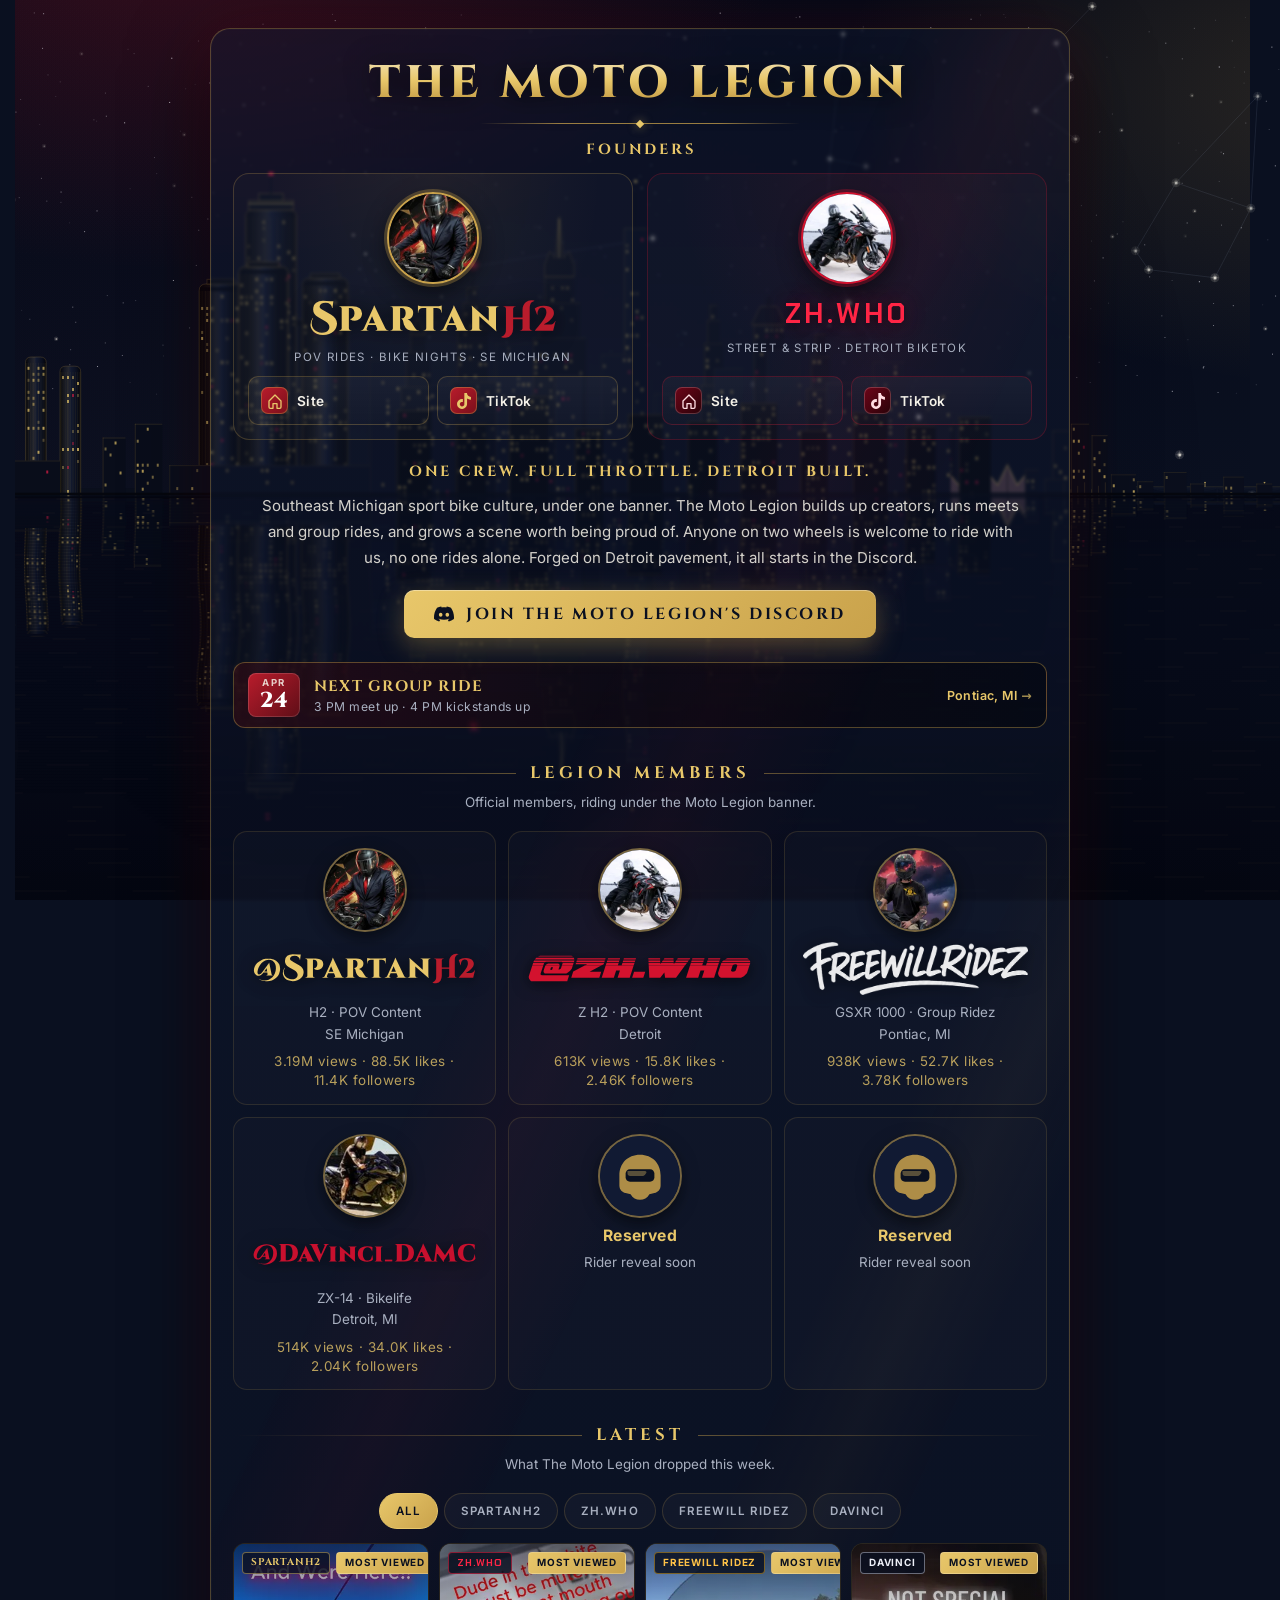
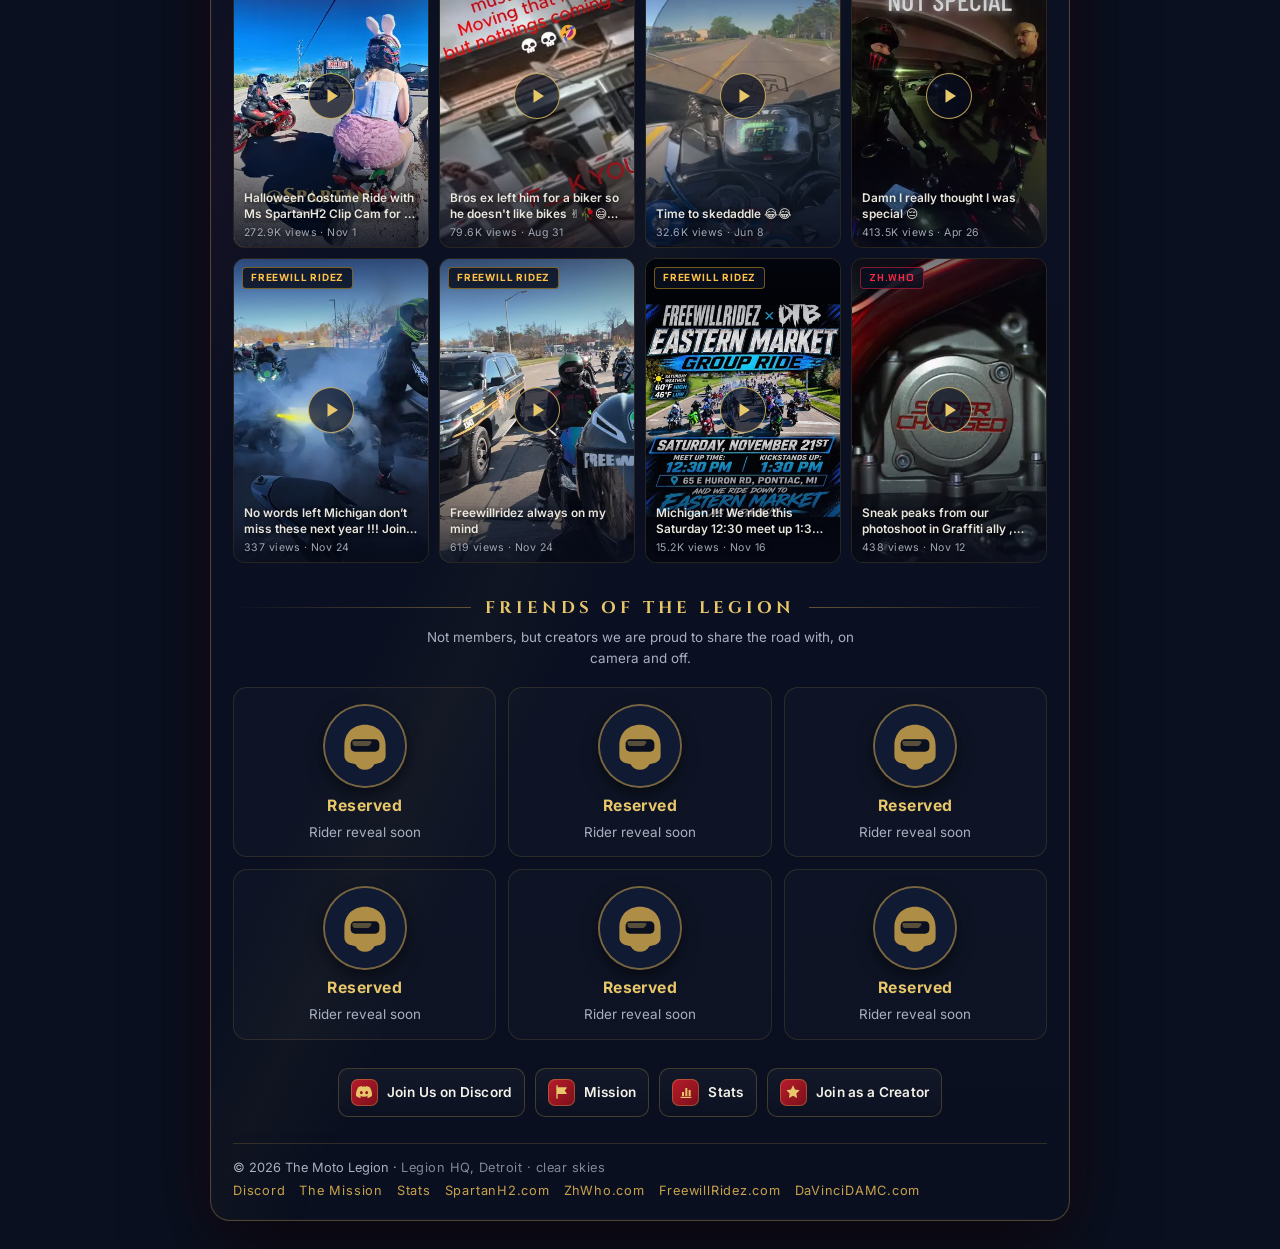
==== index.html @ 3fec9dc5 "Deploy VectaShield/Main-TheMotoLegion-Website 2026-11-26T22:35:17Z" ====
<!DOCTYPE html>
<html lang="en">
<head>
    <meta charset="UTF-8">
    <meta name="viewport" content="width=device-width, initial-scale=1.0">
    <title>The Moto Legion | SpartanH2 &amp; Zh.Who | Southeast Michigan Riders</title>
    <meta name="description" content="The Moto Legion is a southeast Michigan motorcycle crew: SpartanH2 and Zh.Who. Forged on Detroit pavement, built on group rides, bike nights and POV street content. The Discord is where the rides get planned.">
    <meta name="author" content="The Moto Legion">
    <meta name="robots" content="index, follow">
    <meta name="theme-color" content="#0a1020">
    <link rel="canonical" href="https://themotolegion.com/">

    <!-- Open Graph -->
    <meta property="og:title" content="The Moto Legion | SpartanH2 &amp; Zh.Who">
    <meta property="og:description" content="The Moto Legion is building up sport bike culture in Southeast Michigan. Anyone on two wheels is welcome to ride with us, no one rides alone. It all starts in the Discord.">
    <meta property="og:type" content="website">
    <meta property="og:url" content="https://themotolegion.com/">
    <meta property="og:site_name" content="The Moto Legion">
    <meta property="og:locale" content="en_US">
    <meta property="og:image" content="https://themotolegion.com/og-image.png?v=ca3e4670ad">
    <meta property="og:image:secure_url" content="https://themotolegion.com/og-image.png?v=ca3e4670ad">
    <meta property="og:image:type" content="image/png">
    <meta property="og:image:width" content="1200">
    <meta property="og:image:height" content="630">
    <meta property="og:image:alt" content="The gold Moto Legion sword crest over the wordmarks of SpartanH2, Zh.Who, Freewill Ridez and DaVinci">

    <!-- Twitter Card -->
    <meta name="twitter:card" content="summary_large_image">
    <meta name="twitter:title" content="The Moto Legion | SpartanH2 &amp; Zh.Who">
    <meta name="twitter:description" content="The Moto Legion is building up sport bike culture in Southeast Michigan. Anyone on two wheels is welcome to ride with us, no one rides alone. It all starts in the Discord.">
    <meta name="twitter:image" content="https://themotolegion.com/og-image.png?v=ca3e4670ad">
    <meta name="twitter:image:alt" content="The Moto Legion crest and its five creators">

    <link rel="stylesheet" href="styles.css?v=cef2df5283">
    <link rel="icon" href="/favicon.ico" sizes="48x48 32x32 16x16">
    <link rel="icon" type="image/svg+xml" href="favicon.svg">
    <link rel="icon" type="image/png" href="favicon-64.png">
    <link rel="preload" href="/fonts/cinzel-latin.woff2" as="font" type="font/woff2" crossorigin>
    <link rel="preload" href="/fonts/inter-latin.woff2" as="font" type="font/woff2" crossorigin>
    <link rel="preload" href="/fonts/chakra-petch-700-latin.woff2" as="font" type="font/woff2" crossorigin>

    <!-- Structured data: the Legion as an Organization with both creators
         as members, consolidated into one @graph. -->
    <script type="application/ld+json">
    {
      "@context": "https://schema.org",
      "@graph": [
        {
          "@type": "Organization",
          "@id": "https://themotolegion.com/#org",
          "name": "The Moto Legion",
          "url": "https://themotolegion.com/",
          "logo": "https://themotolegion.com/og-image.png?v=ca3e4670ad",
          "description": "The Moto Legion is a southeast Michigan motorcycle creator crew: SpartanH2 and Zh.Who. Group rides, bike nights, POV street content, and a shared rider Discord.",
          "areaServed": {
            "@type": "Place",
            "address": { "@type": "PostalAddress", "addressRegion": "MI", "addressLocality": "Southeast Michigan", "addressCountry": "US" }
          },
          "member": [
            { "@id": "https://themotolegion.com/#spartanh2" },
            { "@id": "https://themotolegion.com/#zhwho" }
          ],
          "sameAs": [ "https://discord.gg/fz67hjDnPW" ]
        },
        {
          "@type": "Person",
          "@id": "https://themotolegion.com/#spartanh2",
          "name": "SpartanH2",
          "alternateName": ["Spartan H2", "spartan.h2"],
          "url": "https://spartanh2.com/",
          "jobTitle": "Motorcycle Content Creator",
          "description": "Southeast Michigan motorcycle content creator. POV rides, group rides, bike nights, rider culture.",
          "memberOf": { "@id": "https://themotolegion.com/#org" },
          "sameAs": [
            "https://spartanh2.com/",
            "https://www.tiktok.com/@spartan.h2",
            "https://www.instagram.com/SpartanH2/",
            "https://www.youtube.com/@SpartanH2"
          ]
        },
        {
          "@type": "Person",
          "@id": "https://themotolegion.com/#zhwho",
          "name": "Zh.Who",
          "alternateName": ["zh.who", "ZH.WHO"],
          "url": "https://zhwho.com/",
          "jobTitle": "Motorcycle Content Creator",
          "description": "Detroit biketok creator. Street and strip, drag racing, 2022 Kawasaki Z H2.",
          "memberOf": { "@id": "https://themotolegion.com/#org" },
          "sameAs": [
            "https://zhwho.com/",
            "https://www.tiktok.com/@zh.who",
            "https://www.instagram.com/zh.who/",
            "https://www.youtube.com/@zhwho"
          ]
        },
        {
          "@type": "WebSite",
          "@id": "https://themotolegion.com/#website",
          "name": "The Moto Legion",
          "url": "https://themotolegion.com/",
          "inLanguage": "en-US",
          "publisher": { "@id": "https://themotolegion.com/#org" }
        }
      ]
    }
    </script>
</head>
<body>
    <main class="card">
        <!-- Legion masthead -->
        <header class="legion-head">
            <h1 class="legion-title">The Moto Legion</h1>
            <hr class="legion-rule" aria-hidden="true">
        </header>

        <!-- A) Creator tiles -->
        <p class="founders-kicker">Founders</p>
        <section class="tiles" aria-label="The Moto Legion founders">
            <article class="tile tile-spartanh2">
                <img src="spartanh2-avatar-220.webp" alt="SpartanH2, motorcycle content creator based in southeast Michigan" class="tile-avatar" width="92" height="92" fetchpriority="high">
                <h2 class="tile-name"><img src="SpartanH2-wordmark.svg" alt="SpartanH2" class="tile-wordmark" width="1188" height="200"></h2>
                <p class="tile-role">POV Rides · Bike Nights · SE Michigan</p>
                <div class="tile-links">
                    <a class="link-btn" href="https://spartanh2.com" target="_blank" rel="noopener" aria-label="SpartanH2 website">
                        <span class="icon"><svg class="icon-svg" aria-hidden="true"><use href="icons.svg?v=60c546d971#i-home"/></svg></span><span class="label">Site</span>
                    </a>
                    <a class="link-btn" href="https://www.tiktok.com/@spartan.h2" target="_blank" rel="noopener" aria-label="SpartanH2 on TikTok">
                        <span class="icon"><svg class="icon-svg" aria-hidden="true"><use href="icons.svg?v=60c546d971#i-tiktok"/></svg></span><span class="label">TikTok</span>
                    </a>
                </div>
            </article>

            <article class="tile tile-zhwho">
                <img src="zh-who-220.webp" alt="Zh.Who, Detroit motorcycle content creator" class="tile-avatar" width="92" height="92" fetchpriority="high">
                <h2 class="tile-name"><span class="tile-name-text">ZH.WHO</span></h2>
                <p class="tile-role">Street &amp; Strip · Detroit Biketok</p>
                <div class="tile-links">
                    <a class="link-btn" href="https://zhwho.com" target="_blank" rel="noopener" aria-label="Zh.Who website">
                        <span class="icon"><svg class="icon-svg" aria-hidden="true"><use href="icons.svg?v=60c546d971#i-home"/></svg></span><span class="label">Site</span>
                    </a>
                    <a class="link-btn" href="https://www.tiktok.com/@zh.who" target="_blank" rel="noopener" aria-label="Zh.Who on TikTok">
                        <span class="icon"><svg class="icon-svg" aria-hidden="true"><use href="icons.svg?v=60c546d971#i-tiktok"/></svg></span><span class="label">TikTok</span>
                    </a>
                </div>
            </article>
        </section>

        <!-- Legion identity -->
        <section class="legion" aria-label="About The Moto Legion">
            <p class="legion-tagline"><span>One crew.</span> <span>Full throttle.</span> <span>Detroit built.</span></p>
            <p class="legion-blurb">Southeast Michigan sport bike culture, under one banner. The Moto Legion builds up creators, runs meets and group rides, and grows a scene worth being proud of. Anyone on two wheels is welcome to ride with us, no one rides alone. Forged on Detroit pavement, it all starts in the Discord.</p>
            <a class="discord-cta" href="https://discord.gg/fz67hjDnPW" target="_blank" rel="noopener" aria-label="Join The Moto Legion's Discord server">
                <svg class="icon-svg" aria-hidden="true"><use href="icons.svg?v=60c546d971#i-discord"/></svg><span>Join The Moto Legion's Discord</span>
            </a>
            <p class="next-ride" id="next-ride" hidden></p>
        </section>

        <!-- Event strip: rendered by legion.js from events.json, the shared
             calendar for the whole formation (see its _howto). Tiles auto-hide
             the day after their date; nothing here is hand-edited anymore. -->
        <div id="event-strip"></div>

        <!-- C) Legion Members (hidden until shoutouts.json sets enabled:true) -->
        <section id="shoutouts-members" aria-label="Legion members" hidden>
            <h2 class="section-title">Legion Members</h2>
            <p class="section-intro">Official members, riding under the Moto Legion banner.</p>
            <div class="shoutout-grid" id="member-grid"></div>
        </section>

        <!-- D) Latest -->
        <section aria-label="Latest videos">
            <h2 class="section-title">Latest</h2>
            <p class="section-intro">What The Moto Legion dropped this week.</p>
            <div class="feed-filter" id="feed-filter" role="group" aria-label="Filter videos by creator">
                <button type="button" data-filter="all" aria-pressed="true">All</button>
                <button type="button" data-filter="spartanh2" aria-pressed="false">SpartanH2</button>
                <button type="button" data-filter="zhwho" aria-pressed="false">Zh.Who</button>
                <button type="button" data-filter="freewillridez" aria-pressed="false">Freewill Ridez</button>
                <button type="button" data-filter="davinci" aria-pressed="false">DaVinci</button>
            </div>
            <div class="sr-only" id="feed-status" role="status" aria-live="polite"></div>
            <div class="video-grid" id="video-grid"></div>
            <noscript>
                <p class="feed-fallback">The feed needs JavaScript. Catch everything direct:
                    <a href="https://www.tiktok.com/@spartan.h2" rel="noopener">@spartan.h2</a> ·
                    <a href="https://www.tiktok.com/@zh.who" rel="noopener">@zh.who</a>
                </p>
            </noscript>
        </section>

        <section id="shoutouts-friends" aria-label="Friends of the Legion" hidden>
            <h2 class="section-title">Friends of the Legion</h2>
            <p class="section-intro">Not members, but creators we are proud to share the road with, on camera and off.</p>
            <div class="shoutout-grid" id="friend-grid"></div>
        </section>

        <!-- E) Page actions: the four doors, in Anthony's order -->
        <section class="page-actions" aria-label="Explore The Moto Legion">
            <a class="link-btn" href="https://discord.gg/fz67hjDnPW" target="_blank" rel="noopener" aria-label="Join The Moto Legion's Discord server">
                <span class="icon"><svg class="icon-svg" aria-hidden="true"><use href="icons.svg?v=60c546d971#i-discord"/></svg></span><span class="label">Join Us on Discord</span>
            </a>
            <a class="link-btn" href="/mission" aria-label="Read The Moto Legion's mission">
                <span class="icon"><svg class="icon-svg" aria-hidden="true"><use href="icons.svg?v=60c546d971#i-flag"/></svg></span><span class="label">Mission</span>
            </a>
            <a class="link-btn" href="/stats" aria-label="The Moto Legion's stats">
                <span class="icon"><svg class="icon-svg" aria-hidden="true"><use href="icons.svg?v=60c546d971#i-chart"/></svg></span><span class="label">Stats</span>
            </a>
            <a class="link-btn" href="/join" aria-label="Join The Moto Legion as a creator">
                <span class="icon"><svg class="icon-svg" aria-hidden="true"><use href="icons.svg?v=60c546d971#i-star"/></svg></span><span class="label">Join as a Creator</span>
            </a>
        </section>

        <!-- E) Footer -->
        <footer class="footer">
            <span>© <span id="year">2026</span> The Moto Legion · <span class="wx-line" id="wx-line"></span></span>
            <span class="footer-links">
                <a href="https://discord.gg/fz67hjDnPW" rel="noopener">Discord</a>
                <a href="/mission">The Mission</a>
                <a href="/stats">Stats</a>
                <a href="https://spartanh2.com" rel="noopener">SpartanH2.com</a>
                <a href="https://zhwho.com" rel="noopener">ZhWho.com</a>
                <a href="https://freewillridez.com" rel="noopener">FreewillRidez.com</a>
                <a href="https://davincidamc.com" rel="noopener">DaVinciDAMC.com</a>
            </span>
        </footer>
    </main>


    <script src="legion.js?v=070635a32b" defer></script>
    <script src="storm.js?v=66386c41e8" defer></script>
</body>
</html>
---- styles.css ----
@font-face{font-family:Cinzel;font-style:normal;font-weight:400 900;font-display:swap;src:url(fonts/cinzel-latin.woff2) format("woff2");unicode-range:U+0000-00FF,U+0131,U+0152-0153,U+02BB-02BC,U+02C6,U+02DA,U+02DC,U+0304,U+0308,U+0329,U+2000-206F,U+20AC,U+2122,U+2191,U+2193,U+2212,U+2215,U+FEFF,U+FFFD}@font-face{font-family:Inter;font-style:normal;font-weight:100 900;font-display:swap;src:url(fonts/inter-latin.woff2) format("woff2");unicode-range:U+0000-00FF,U+0131,U+0152-0153,U+02BB-02BC,U+02C6,U+02DA,U+02DC,U+0304,U+0308,U+0329,U+2000-206F,U+20AC,U+2122,U+2191,U+2193,U+2212,U+2215,U+FEFF,U+FFFD}@font-face{font-family:Chakra Petch;font-style:normal;font-weight:700;font-display:swap;src:url(fonts/chakra-petch-700-latin.woff2) format("woff2");unicode-range:U+0000-00FF,U+0131,U+0152-0153,U+02BB-02BC,U+02C6,U+02DA,U+02DC,U+0304,U+0308,U+0329,U+2000-206F,U+20AC,U+2122,U+2191,U+2193,U+2212,U+2215,U+FEFF,U+FFFD}@view-transition{navigation: auto;}::view-transition-old(root),::view-transition-new(root){animation-duration:.16s}@media (prefers-reduced-motion: reduce){::view-transition-old(root),::view-transition-new(root){animation:none}}:root{--navy: #0a1020;--navy-2: #111a33;--crimson: #b91c2c;--crimson-glow: #e11d48;--gold: #c9a24b;--gold-bright: #e8c76a;--fwr-gold: #e0a521;--fwr-gold-hot: #ffc247;--zh-crimson: #d3122e;--zh-crimson-hot: #ff2545;--zh-crimson-deep: #6d0518;--davinci-silver: #c4c7d6;--davinci-silver-hot: #eef0f8;--ink: #f4f1e8;--muted: #a9b0c0}*{box-sizing:border-box;margin:0;padding:0}a:focus-visible,button:focus-visible{outline:2px solid var(--gold-bright);outline-offset:2px;border-radius:4px}.sr-only{position:absolute;width:1px;height:1px;padding:0;margin:-1px;overflow:hidden;clip-path:inset(50%);white-space:nowrap;border:0}html{scrollbar-gutter:stable both-edges}html,body{min-height:100%;font-family:Inter,system-ui,-apple-system,Segoe UI,Roboto,sans-serif;color:var(--ink);background:var(--navy)}body{min-height:100vh;background:radial-gradient(1000px 600px at 15% -10%,rgba(185,28,44,.28),transparent 60%),radial-gradient(900px 500px at 110% 10%,rgba(201,162,75,.18),transparent 60%),radial-gradient(700px 500px at 50% 120%,rgba(185,28,44,.2),transparent 60%),linear-gradient(180deg,#060a18,#0a1020 55%,#060a18);background-attachment:fixed;background-repeat:no-repeat;background-size:cover;display:flex;flex-direction:column;align-items:center;padding:28px 14px}.card{width:100%;max-width:860px;background:linear-gradient(180deg,#111a336b,#0a102075);border:1px solid rgba(201,162,75,.35);border-radius:20px;padding:26px 22px 22px;box-shadow:0 30px 80px #0009,0 0 0 1px #ffffff05 inset,0 0 60px #b91c2c26;backdrop-filter:blur(1.5px);position:relative;overflow:hidden}.card:before{content:"";position:absolute;inset:0;opacity:.45;background:linear-gradient(115deg,transparent 55%,rgba(201,162,75,.08) 60%,transparent 65%),linear-gradient(295deg,transparent 55%,rgba(185,28,44,.12) 62%,transparent 68%);pointer-events:none}.founders-kicker{font-family:Cinzel,serif;font-weight:700;font-size:clamp(.78rem,2.6vw,.92rem);letter-spacing:.2em;text-transform:uppercase;text-align:center;text-indent:.2em;color:var(--gold-bright);margin:-4px auto 14px;position:relative;z-index:1}.tiles{display:grid;grid-template-columns:1fr 1fr;gap:14px;position:relative;z-index:1}.tile{--accent: var(--gold);--accent-bright: var(--gold-bright);display:flex;flex-direction:column;align-items:center;padding:18px 14px 14px;background:radial-gradient(ellipse at top,color-mix(in srgb,var(--accent) 7%,transparent) 0%,transparent 60%),#ffffff05;border:1px solid color-mix(in srgb,var(--accent) 25%,transparent);border-radius:16px;transition:border-color .2s ease,box-shadow .2s ease}.tile:hover{border-color:color-mix(in srgb,var(--accent) 45%,transparent);box-shadow:0 0 30px -14px color-mix(in srgb,var(--accent) 50%,transparent)}.tile-zhwho{--accent: var(--zh-crimson);--accent-bright: var(--zh-crimson-hot)}.tile-avatar{width:92px;height:92px;border-radius:50%;object-fit:cover;border:2px solid var(--accent);box-shadow:0 0 0 3px color-mix(in srgb,var(--accent) 30%,transparent),0 8px 22px #0000008c;margin-bottom:12px}.tile-name{line-height:0;margin:2px 0 4px}.tile-wordmark{display:block;margin:0 auto;width:min(100%,250px);height:auto;filter:drop-shadow(0 2px 10px rgba(0,0,0,.7))}.tile-name-text{font-family:Chakra Petch,Inter,sans-serif;font-weight:700;font-size:clamp(1.2rem,4.4vw,1.7rem);letter-spacing:.14em;line-height:1.2;color:var(--accent-bright);text-shadow:0 2px 12px rgba(0,0,0,.7),0 0 24px color-mix(in srgb,var(--accent-bright) 30%,transparent);text-align:center}.tile-role{color:var(--muted);font-size:.72rem;letter-spacing:.12em;text-transform:uppercase;text-align:center;margin:6px 0 12px}.tile-links{display:grid;grid-template-columns:1fr 1fr;gap:8px;width:100%;margin-top:auto}.link-btn{display:flex;align-items:center;gap:9px;padding:10px 12px;background:linear-gradient(180deg,#ffffff0a,#ffffff03);border:1px solid color-mix(in srgb,var(--accent, var(--gold)) 28%,transparent);border-radius:10px;color:var(--ink);text-decoration:none;font-weight:600;font-size:.85rem;letter-spacing:.02em;transition:transform .15s ease,border-color .2s ease,background .2s ease,box-shadow .2s ease}.link-btn:hover{transform:translateY(-2px);border-color:var(--accent-bright, var(--gold-bright));background:linear-gradient(180deg,color-mix(in srgb,var(--accent, var(--gold)) 16%,transparent),color-mix(in srgb,var(--accent, var(--gold)) 4%,transparent));box-shadow:0 8px 24px color-mix(in srgb,var(--accent, var(--gold)) 24%,transparent)}.link-btn .icon{display:inline-flex;align-items:center;justify-content:center;width:27px;height:27px;background:linear-gradient(135deg,var(--crimson),#7a0f1a);color:var(--gold-bright);border-radius:7px;flex-shrink:0;box-shadow:inset 0 0 0 1px #c9a24b66}.tile-zhwho .link-btn .icon{background:linear-gradient(135deg,var(--zh-crimson-deep),#2a0209);color:#ffdde2;box-shadow:inset 0 0 0 1px #ffdde238}.icon-svg{width:16px;height:16px;fill:currentColor;display:block}.stats-chip[hidden]{display:none!important}.stats-chip{margin:18px auto 0;position:relative;z-index:1;display:flex;flex-direction:column;align-items:center;gap:2px;padding:10px 16px;width:max-content;max-width:100%;background:#0a1020b8;border:1px solid rgba(201,162,75,.3);border-radius:10px;font-size:.68rem;color:var(--muted);letter-spacing:.04em;text-align:center;cursor:default}.stats-chip .stat-total{font-family:Cinzel,serif;font-weight:700;font-size:.95rem;color:var(--gold-bright);letter-spacing:.06em;line-height:1.2}.stats-chip .stat-label{text-transform:uppercase;letter-spacing:.14em;font-size:.56rem;color:#e8c76a99}.stats-chip .stat-sub{margin-top:3px;font-size:.66rem;color:var(--muted);letter-spacing:.05em}.stats-chip .stat-sub b{color:#e8c76ad9;font-weight:600}.stats-chip .stat-rows{display:flex;flex-direction:column;align-items:center;gap:1px;margin-top:4px}.stats-chip .stat-row{white-space:nowrap}.stats-chip .stat-row b{color:var(--ink);font-weight:600}@media (max-width: 639px){.stats-chip{font-size:.63rem;padding:8px 12px}.stats-chip .stat-row{white-space:normal}}.legion-head{text-align:center;margin:2px auto 20px;position:relative;z-index:1}.legion{text-align:center;margin:22px auto 4px;max-width:760px;position:relative;z-index:1}.legion-title{font-family:Cinzel,serif;font-weight:800;font-size:clamp(1.6rem,6.6vw,2.85rem);letter-spacing:.1em;text-transform:uppercase;line-height:1.15;background:linear-gradient(180deg,#f4e4b8 0%,var(--gold-bright) 45%,var(--gold) 80%);-webkit-background-clip:text;background-clip:text;color:transparent;filter:drop-shadow(0 2px 14px rgba(0,0,0,.8))}.legion-rule{position:relative;width:min(320px,78%);height:1px;border:0;margin:14px auto 0;background:linear-gradient(90deg,transparent,rgba(201,162,75,.75) 25%,rgba(201,162,75,.75) 75%,transparent);overflow:visible}.legion-rule:after{content:"";position:absolute;top:50%;left:50%;width:6px;height:6px;background:var(--gold-bright);transform:translate(-50%,-50%) rotate(45deg);box-shadow:0 0 10px #e8c76a8c}.legion-tagline{font-family:Cinzel,serif;font-weight:700;color:var(--gold-bright);font-size:clamp(.78rem,2.6vw,.92rem);letter-spacing:.2em;text-transform:uppercase;margin-bottom:12px}.legion-tagline span{white-space:nowrap}.legion-blurb{color:#f4f1e8db;font-size:.94rem;line-height:1.7;margin-bottom:20px}.discord-cta{display:inline-flex;align-items:center;gap:12px;padding:13px 30px;border-radius:10px;font-family:Cinzel,serif;font-weight:700;font-size:1rem;text-transform:uppercase;letter-spacing:.16em;text-decoration:none;color:var(--navy);background:linear-gradient(135deg,var(--gold-bright),var(--gold));box-shadow:0 8px 26px #c9a24b59,inset 0 1px #ffffff59;transition:transform .15s ease,box-shadow .2s ease,filter .15s ease}.discord-cta:hover{transform:translateY(-2px);filter:brightness(1.06);box-shadow:0 12px 34px #c9a24b80}.discord-cta .icon-svg{width:20px;height:20px}.next-ride{margin-top:14px;color:var(--gold-bright);font-size:.84rem;letter-spacing:.04em}.wx-line{color:#a9b0c0bf;letter-spacing:.04em}.event-tile{display:flex;align-items:center;gap:14px;margin-top:24px;padding:10px 14px;border:1px solid rgba(201,162,75,.4);border-radius:12px;background:linear-gradient(90deg,rgba(185,28,44,.16),rgba(185,28,44,.04) 45%,transparent),#00000059;color:var(--ink);text-decoration:none;position:relative;z-index:1;transition:transform .15s ease,border-color .2s ease,box-shadow .2s ease}.event-tile:hover{transform:translateY(-2px);border-color:var(--gold-bright);box-shadow:0 8px 24px #b91c2c4d}.event-tile:focus-visible{outline:2px solid var(--gold-bright);outline-offset:2px}.event-date{display:flex;flex-direction:column;align-items:center;justify-content:center;flex-shrink:0;width:52px;padding:5px 0 6px;border-radius:8px;background:linear-gradient(135deg,var(--crimson),#5f0e17);box-shadow:inset 0 0 0 1px #ffffff24;line-height:1}.event-mon{font-size:.6rem;font-weight:700;letter-spacing:.18em;text-transform:uppercase;color:#f4f1e8d9}.event-day{font-family:Cinzel,serif;font-weight:800;font-size:1.35rem;margin-top:2px;color:#fff}.event-info{min-width:0;display:flex;flex-direction:column;gap:2px;text-align:left}.event-name{font-family:Cinzel,serif;font-weight:700;font-size:.95rem;letter-spacing:.08em;text-transform:uppercase;color:var(--gold-bright)}.event-times{font-size:.76rem;color:var(--muted);letter-spacing:.04em}.event-where{margin-left:auto;text-align:right;font-size:.78rem;font-weight:600;color:var(--gold-bright);letter-spacing:.03em;white-space:nowrap}.event-tile+.event-tile{margin-top:10px}.event-arrow{opacity:.7}.event-tile:hover .event-arrow{opacity:1}@media (max-width: 560px){.event-tile{flex-wrap:wrap;row-gap:6px}.event-where{margin-left:66px}}.wx-line:empty:before{content:"Southeast Michigan"}@media (min-width: 640px){.section-title{white-space:nowrap}}.section-title{display:flex;align-items:center;gap:14px;font-family:Cinzel,serif;font-weight:700;font-size:clamp(.86rem,2.8vw,1.05rem);letter-spacing:.24em;color:var(--gold-bright);text-transform:uppercase;text-align:center;margin:34px 0 8px;position:relative;z-index:1}.section-title:before,.section-title:after{content:"";flex:1;height:1px;min-width:12px;background:linear-gradient(90deg,transparent,rgba(201,162,75,.45))}.section-title:after{background:linear-gradient(90deg,rgba(201,162,75,.45),transparent)}.section-intro{text-align:center;color:var(--muted);font-size:.84rem;line-height:1.55;margin:0 auto 18px;max-width:460px;position:relative;z-index:1}.feed-filter{display:flex;flex-wrap:wrap;justify-content:center;gap:6px;margin:0 0 14px;position:relative;z-index:1}.feed-filter button{font-family:Inter,sans-serif;font-size:.72rem;font-weight:600;letter-spacing:.1em;text-transform:uppercase;color:var(--muted);background:#ffffff08;border:1px solid rgba(201,162,75,.2);border-radius:999px;padding:10px 16px;cursor:pointer;transition:color .15s ease,border-color .15s ease,background .15s ease}.feed-filter button:hover{color:var(--ink);border-color:#c9a24b73}.feed-filter button[aria-pressed=true]{color:var(--navy);background:linear-gradient(135deg,var(--gold-bright),var(--gold));border-color:var(--gold-bright)}.video-grid{display:grid;grid-template-columns:repeat(2,1fr);gap:10px;position:relative;z-index:1}@media (min-width: 640px){.video-grid{grid-template-columns:repeat(3,1fr)}}@media (min-width: 900px){.video-grid{grid-template-columns:repeat(4,1fr)}}.video-card{position:relative;border-radius:12px;overflow:hidden;border:1px solid rgba(201,162,75,.18);background:#00000059;aspect-ratio:9 / 14;min-height:230px;cursor:pointer;padding:0;text-align:left;display:block;width:100%;color:var(--ink);font-family:inherit;transition:transform .15s ease,border-color .2s ease,box-shadow .2s ease;opacity:0;transform:translateY(10px)}.video-card.revealed{opacity:1;transform:none;transition:opacity .4s ease,transform .4s ease,border-color .2s ease,box-shadow .2s ease}@media (prefers-reduced-motion: reduce){.video-card{opacity:1;transform:none}}.video-card:hover{transform:translateY(-3px);border-color:#e8c76a8c;box-shadow:0 14px 34px -14px #000000e6}.video-card.playing{cursor:default;transform:none}.video-thumb{position:absolute;inset:0;width:100%;height:100%;object-fit:cover;display:block;background:linear-gradient(135deg,#111a33e6,#0a1020e6)}.video-card:before{content:"";position:absolute;inset:0;background:linear-gradient(100deg,transparent 30%,rgba(255,255,255,.05) 50%,transparent 70%);background-size:200% 100%;animation:shimmer 1.4s infinite;z-index:0}.video-card.loaded:before{animation:none;opacity:0}@keyframes shimmer{0%{background-position:200% 0}to{background-position:-200% 0}}@media (prefers-reduced-motion: reduce){.video-card:before{animation:none}}.video-scrim{position:absolute;inset:0;background:linear-gradient(180deg,rgba(6,10,24,.55) 0%,transparent 30%,transparent 55%,rgba(6,10,24,.85) 100%);z-index:1;pointer-events:none}.video-play{position:absolute;top:50%;left:50%;transform:translate(-50%,-50%);width:46px;height:46px;border-radius:50%;background:#0a1020b8;border:1.5px solid rgba(232,199,106,.8);display:flex;align-items:center;justify-content:center;color:var(--gold-bright);z-index:2;pointer-events:none;transition:transform .15s ease,background .15s ease}.video-card:hover .video-play{transform:translate(-50%,-50%) scale(1.1);background:#b91c2cd9}.video-play .icon-svg{width:18px;height:18px;margin-left:2px}.video-badges{position:absolute;top:8px;left:8px;right:8px;display:flex;justify-content:space-between;align-items:flex-start;gap:6px;z-index:2;pointer-events:none}.badge{font-size:.62rem;font-weight:700;letter-spacing:.08em;text-transform:uppercase;padding:3px 8px;border-radius:4px;line-height:1.4;white-space:nowrap}.badge-creator-spartanh2{font-family:Cinzel,serif;color:var(--gold-bright);background:#0a1020cc;border:1px solid rgba(232,199,106,.45)}.badge-creator-freewill{color:var(--fwr-gold-hot);background:#0a1020d9;border:1px solid rgba(224,165,33,.5)}.badge-creator-davinci{color:var(--davinci-silver-hot);background:#0a1020d9;border:1px solid rgba(196,199,214,.5)}.badge-creator-zhwho{font-family:Chakra Petch,sans-serif;color:var(--zh-crimson-hot);background:#0a1020d9;border:1px solid rgba(255,37,69,.5)}.badge-pinned{color:var(--navy);background:linear-gradient(135deg,var(--gold-bright),var(--gold));border:1px solid rgba(255,255,255,.2)}.video-meta{position:absolute;left:10px;right:10px;bottom:8px;z-index:2;pointer-events:none}.video-note{font-size:.74rem;font-weight:600;line-height:1.35;color:#f4f1e8f2;text-shadow:0 1px 6px rgba(0,0,0,.9);display:-webkit-box;-webkit-line-clamp:2;-webkit-box-orient:vertical;overflow:hidden}.video-stats{display:flex;gap:8px;margin-top:3px;font-size:.66rem;color:#a9b0c0f2;letter-spacing:.04em;text-shadow:0 1px 4px rgba(0,0,0,.9)}.video-card iframe{position:absolute;inset:0;width:100%;height:100%;border:0;z-index:3;background:#000}.feed-fallback{text-align:center;color:var(--muted);font-size:.88rem;line-height:1.6;padding:18px 0 6px;position:relative;z-index:1}.feed-fallback a{color:var(--gold-bright)}.shoutout-grid{display:grid;grid-template-columns:repeat(3,1fr);gap:12px;position:relative;z-index:1}.shoutout{--accent: var(--gold);display:flex;flex-direction:column;align-items:center;text-align:center;gap:8px;padding:16px 10px 14px;background:#ffffff05;border:1px solid rgba(201,162,75,.16);border-radius:14px;text-decoration:none;color:var(--ink);transition:transform .15s ease,border-color .2s ease,box-shadow .2s ease,background .2s ease}.shoutout:hover{transform:translateY(-3px);border-color:#e8c76a80;background:#e8c76a0a;box-shadow:0 12px 28px -14px #000000e6}.shoutout-avatar{width:84px;height:84px;border-radius:50%;object-fit:cover;border:2px solid rgba(201,162,75,.55);box-shadow:0 6px 16px #00000080;background:var(--navy-2)}.shoutout-wordmark{display:block;width:min(100%,225px);height:53px;object-fit:contain;margin:2px auto 0;filter:drop-shadow(0 2px 8px rgba(0,0,0,.7))}@media (max-width: 479px){.shoutout-wordmark{height:34px}}.shoutout-locline{display:block;margin-top:2px}.shoutout-handle{font-weight:700;font-size:.98rem;letter-spacing:.03em;color:var(--gold-bright);overflow-wrap:anywhere}.shoutout-blurb span,.shoutout-stat span{white-space:nowrap}.shoutout-blurb{font-size:.84rem;color:var(--muted);line-height:1.45}.shoutout-stat{font-size:.84rem;letter-spacing:.04em;color:#e8c76ac7;line-height:1.4;overflow-wrap:normal}.footer{margin-top:26px;padding-top:16px;border-top:1px solid rgba(201,162,75,.2);display:flex;justify-content:space-between;align-items:center;flex-wrap:wrap;gap:8px 16px;font-size:.8rem;color:var(--muted);position:relative;z-index:1}.footer-links{display:flex;gap:14px;flex-wrap:wrap}.footer a{color:var(--gold);text-decoration:none;letter-spacing:.06em}.footer a:hover{color:var(--gold-bright)}.legion-head .legion-tagline{margin-top:16px}.mission-lede{font-family:Cinzel,serif;font-weight:700;font-size:clamp(1.25rem,3.4vw,1.8rem);line-height:1.35;letter-spacing:.04em;color:var(--gold-bright);text-align:center;max-width:700px;margin:2px auto 16px;text-wrap:balance}.mission-panel{max-width:680px;margin:0 auto;text-align:left;color:#f4f1e8db;font-size:.95rem;line-height:1.7;padding:16px 22px;background:#ffffff05;border:1px solid rgba(201,162,75,.16);border-left:3px solid rgba(201,162,75,.55);border-radius:10px;position:relative;z-index:1}.mission-panel p+p{margin-top:12px}.mission-panel a{color:var(--gold-bright)}.mission-cols{display:grid;grid-template-columns:1fr 1fr;gap:12px;max-width:680px;margin:0 auto 12px;position:relative;z-index:1}.mission-col{padding:14px 18px;background:#ffffff05;border:1px solid rgba(201,162,75,.16);border-radius:10px;color:#f4f1e8db;font-size:.93rem;line-height:1.65}.mission-col h3{font-family:Cinzel,serif;font-weight:700;font-size:.95rem;letter-spacing:.16em;text-transform:uppercase;color:var(--gold-bright);margin:0 0 8px}.mission-col ul{margin:0;padding-left:18px}.mission-col li+li{margin-top:8px}@media (max-width: 599px){.mission-cols{grid-template-columns:1fr}}.join-intro,.join-close{max-width:640px;margin:0 auto;text-align:center;color:#f4f1e8db;font-size:.95rem;line-height:1.7;position:relative;z-index:1}.join-intro{max-width:680px;text-align:left;padding:18px 22px;background:#ffffff05;border:1px solid rgba(201,162,75,.16);border-left:3px solid rgba(201,162,75,.55);border-radius:10px}.home-link{position:absolute;top:14px;left:16px;display:inline-flex;align-items:center;gap:6px;font-size:.82rem;font-weight:600;letter-spacing:.04em;color:#e8c76ab3;text-decoration:none;z-index:3}.home-link .icon-svg{width:14px;height:14px;fill:currentColor}.home-link:hover{color:var(--gold-bright)}@media (max-width: 639px){.home-link{position:static;margin:-4px 0 10px}}.page-actions{display:flex;flex-wrap:wrap;justify-content:center;gap:10px;margin:28px auto 6px;position:relative;z-index:1}.mission-link{text-align:center;margin-top:10px;font-size:.86rem}.mission-link a{color:#e8c76abf;text-decoration:none;border-bottom:1px solid rgba(201,162,75,.35);padding-bottom:1px}.mission-link a:hover{color:var(--gold-bright);border-bottom-color:var(--gold-bright)}.join-more{margin-top:10px}.join-more a{color:var(--gold-bright);font-weight:600}.join-intro h3{font-family:Cinzel,serif;font-weight:700;font-size:1rem;letter-spacing:.16em;text-transform:uppercase;color:var(--gold-bright);margin:0 0 10px}.join-intro h3+p strong{font-family:Cinzel,serif;font-size:1.06em;letter-spacing:.02em}.join-intro p+p{margin-top:12px}.join-intro strong{color:var(--gold-bright)}.join-close{margin-top:4px}.join-close p{margin-bottom:20px}.criteria{list-style:none;display:grid;gap:12px;margin:4px 0 8px;padding:0;position:relative;z-index:1}@media (min-width: 720px){.criteria{grid-template-columns:1fr 1fr}.criterion-wide{grid-column:1 / -1}.criterion-wide .criterion-list{display:block;columns:2;column-gap:26px}.criterion-wide .criterion-list li{break-inside:avoid;margin-bottom:5px}}.criterion{display:block;padding:18px 18px 16px;background:#ffffff05;border:1px solid rgba(201,162,75,.18);border-radius:14px;transition:border-color .2s ease,background .2s ease}.criterion:hover{border-color:#e8c76a66;background:#e8c76a08}.criterion-body h3{font-family:Cinzel,serif;font-weight:700;font-size:1rem;letter-spacing:.16em;text-transform:uppercase;color:var(--gold-bright);text-align:center;margin-bottom:4px;padding-bottom:10px;border-bottom:1px solid rgba(201,162,75,.18)}.criterion-body>p{margin-top:10px}.criterion-body p{font-size:.86rem;line-height:1.6;color:var(--muted)}.criterion-list{list-style:none;margin:10px 0 0;padding:0;display:grid;gap:10px}.criterion-list li{position:relative;padding-left:18px;font-size:.83rem;line-height:1.55;color:var(--muted)}.criterion-list li:before{content:"";position:absolute;left:0;top:.62em;width:9px;height:1px;background:var(--gold-bright);opacity:.55}.criterion-list strong{display:block;color:var(--gold-bright);font-family:Cinzel,serif;font-weight:700;font-size:.78rem;letter-spacing:.08em;text-transform:uppercase;margin-bottom:2px}.card-stats{max-width:1180px}.stats-range-bar{display:flex;justify-content:center;flex-wrap:wrap;gap:10px;margin-bottom:14px;position:relative;z-index:1}.stats-range-toggle{display:inline-flex;gap:4px;padding:3px;background:#00000047;border:1px solid rgba(201,162,75,.22);border-radius:999px}.stats-range-toggle button{font-family:Cinzel,serif;font-weight:700;font-size:.66rem;letter-spacing:.12em;color:var(--muted);background:transparent;border:0;border-radius:999px;padding:6px 16px;cursor:pointer;transition:color .15s ease,background .15s ease}.stats-range-toggle button:hover{color:var(--ink)}.stats-range-toggle button[aria-pressed=true]{color:var(--navy);background:linear-gradient(135deg,var(--gold-bright),var(--gold))}.stats-chart-empty{margin:auto;padding:40px 0;text-align:center;color:var(--muted);font-size:.85rem}#legion-total{margin:4px 0 22px;position:relative;z-index:1}.legion-total-tile{text-align:center;padding:clamp(24px,5vw,34px) 20px clamp(22px,4vw,28px);background:radial-gradient(ellipse at top,rgba(201,162,75,.14) 0%,transparent 65%),#ffffff05;border:1px solid rgba(201,162,75,.34);border-radius:18px;box-shadow:0 0 48px -18px #c9a24b73}.legion-total-name{font-family:Cinzel,serif;font-weight:800;font-size:clamp(1.8rem,6vw,2.8rem);line-height:1.05;letter-spacing:.09em;text-transform:uppercase;background:linear-gradient(180deg,#f4e4b8 0%,var(--gold-bright) 45%,var(--gold) 80%);-webkit-background-clip:text;background-clip:text;color:transparent;margin:0 0 clamp(16px,3vw,22px);text-shadow:0 0 34px rgba(201,162,75,.16)}.legion-total-nums{display:flex;justify-content:center;gap:clamp(20px,6vw,48px);padding-top:clamp(14px,2.5vw,18px);border-top:1px solid rgba(201,162,75,.18);max-width:360px;margin:0 auto}.legion-total-nums .stat-big-num{font-size:clamp(1.1rem,3.5vw,1.5rem);font-weight:700;color:var(--gold-bright)}.legion-total-nums .stat-big-label{font-size:.62rem;letter-spacing:.06em;opacity:.85}.stats-tiles{display:grid;grid-template-columns:1fr;gap:16px;position:relative;z-index:1}.stats-creator-row{display:grid;grid-template-columns:minmax(0,5fr) minmax(0,7fr);gap:14px;align-items:stretch}@media (max-width: 819px){.stats-creator-row{grid-template-columns:1fr}}.stats-chart{--accent: var(--gold);--accent-bright: var(--gold-bright);display:flex;flex-direction:column;padding:18px 16px 12px;background:radial-gradient(ellipse at top,color-mix(in srgb,var(--accent) 5%,transparent) 0%,transparent 60%),#ffffff05;border:1px solid color-mix(in srgb,var(--accent) 22%,transparent);border-radius:16px}.stats-tile.stats-tile-davinci,.stats-chart.stats-tile-davinci,.stats-max-dialog.stats-tile-davinci{--accent: var(--davinci-silver);--accent-bright: var(--davinci-silver-hot)}.stats-tile-name{font-family:Cinzel,serif;font-weight:700;font-size:clamp(1.3rem,4vw,1.7rem);letter-spacing:.08em;color:var(--accent-bright, var(--gold-bright));text-shadow:0 2px 8px rgba(0,0,0,.6);margin:2px 0 4px}.stats-tile.stats-tile-freewill,.stats-chart.stats-tile-freewill,.stats-max-dialog.stats-tile-freewill{--accent: var(--fwr-gold);--accent-bright: var(--fwr-gold-hot)}.stats-tile-freewill .stats-wordmark{filter:drop-shadow(0 2px 6px rgba(0,0,0,.55))}.stats-chart.stats-tile-zhwho{--accent: var(--zh-crimson);--accent-bright: var(--zh-crimson-hot)}.stats-chart-head{display:flex;justify-content:center;margin-bottom:12px;position:relative}.stats-chart-max{position:absolute;right:0;top:50%;transform:translateY(-50%);display:inline-flex;align-items:center;justify-content:center;width:30px;height:30px;padding:0;color:var(--muted);background:#00000040;border:1px solid color-mix(in srgb,var(--accent, var(--gold)) 22%,transparent);border-radius:8px;cursor:pointer;transition:color .15s ease,border-color .15s ease,background .15s ease}.stats-chart-max:hover{color:var(--ink);border-color:var(--accent-bright, var(--gold-bright))}.stats-chart-max svg{width:16px;height:16px}.stats-metric-toggle{display:inline-flex;gap:4px;padding:3px;background:#00000040;border:1px solid color-mix(in srgb,var(--accent) 18%,transparent);border-radius:999px}.stats-metric-toggle button{font-family:Cinzel,serif;font-weight:700;font-size:.64rem;letter-spacing:.14em;text-transform:uppercase;color:var(--muted);background:transparent;border:0;border-radius:999px;padding:6px 14px;cursor:pointer;transition:color .15s ease,background .15s ease}.stats-metric-toggle button:hover{color:var(--ink)}.stats-metric-toggle button[aria-pressed=true]{color:var(--navy);background:linear-gradient(135deg,var(--accent-bright),var(--accent))}.stats-chart.stats-tile-zhwho .stats-metric-toggle button[aria-pressed=true]{color:#fff}.stats-chart-box{flex:1;display:flex;align-items:center}.stats-chart-box svg{width:100%;height:auto}.stats-chart-box .cgrid{stroke:#a9b0c024}.stats-chart-box .czero{stroke:#c9a24b73;stroke-dasharray:4 3}.stats-chart-box .ctick{fill:#a9b0c0cc;font-size:15px;font-family:Inter,sans-serif}.stats-chart-box .clabel{font-size:15px;font-weight:700;font-family:Inter,sans-serif}.stats-max-lock{overflow:hidden}.stats-max-overlay{position:fixed;inset:0;z-index:1000;display:flex;align-items:center;justify-content:center;padding:clamp(10px,3vw,28px);background:#040812d1;backdrop-filter:blur(4px);-webkit-backdrop-filter:blur(4px);animation:statsMaxFade .16s ease}@keyframes statsMaxFade{0%{opacity:0}to{opacity:1}}.stats-max-dialog{--accent: var(--gold);--accent-bright: var(--gold-bright);display:flex;flex-direction:column;width:min(1200px,96vw);max-height:94vh;padding:clamp(14px,2.5vw,22px);background:radial-gradient(ellipse at top,color-mix(in srgb,var(--accent) 8%,transparent) 0%,transparent 60%),var(--navy);border:1px solid color-mix(in srgb,var(--accent) 30%,transparent);border-radius:16px;box-shadow:0 24px 80px -20px #000c}.stats-max-dialog.stats-tile-zhwho{--accent: var(--zh-crimson);--accent-bright: var(--zh-crimson-hot)}.stats-max-head{display:flex;align-items:center;justify-content:space-between;gap:12px;margin-bottom:12px}.stats-max-title{margin:0;font-family:Cinzel,serif;font-weight:800;font-size:clamp(1.1rem,3.5vw,1.6rem);letter-spacing:.08em;text-transform:uppercase;color:var(--gold-bright)}.stats-max-dialog.stats-tile-zhwho .stats-max-title{color:var(--zh-crimson-hot)}.stats-max-close{display:inline-flex;align-items:center;justify-content:center;width:40px;height:40px;padding:0;color:var(--muted);background:#0000004d;border:1px solid color-mix(in srgb,var(--accent) 26%,transparent);border-radius:10px;cursor:pointer;transition:color .15s ease,border-color .15s ease}.stats-max-close:hover{color:var(--ink);border-color:var(--accent-bright)}.stats-max-close svg{width:20px;height:20px}.stats-max-controls{display:flex;flex-wrap:wrap;justify-content:center;gap:10px;margin-bottom:14px}.stats-max-dialog .stats-metric-toggle{border-color:color-mix(in srgb,var(--accent) 18%,transparent)}.stats-max-dialog.stats-tile-zhwho .stats-metric-toggle button[aria-pressed=true]{color:#fff}.stats-max-box{flex:1;min-height:0;display:flex;align-items:center;justify-content:center}.stats-max-box svg{width:100%;height:auto;max-height:100%}.stats-max-box.is-scroll{display:block;overflow-x:auto;overflow-y:hidden;scrollbar-width:thin;scroll-snap-type:none}.stats-max-box.is-scroll svg{width:auto;height:auto;max-width:none;max-height:none;display:block;margin:auto 0}.stats-max-box .cgrid{stroke:#a9b0c024}.stats-max-box .czero{stroke:#c9a24b73;stroke-dasharray:4 3}.stats-max-box .ctick{fill:#a9b0c0cc;font-size:15px;font-family:Inter,sans-serif}.stats-max-box .clabel{font-size:15px;font-weight:700;font-family:Inter,sans-serif}.stats-max-box .stats-chart-empty{padding:60px 0}.stats-tile{--accent: var(--gold);--accent-bright: var(--gold-bright);display:flex;flex-direction:column;align-items:center;padding:22px 18px 18px;background:radial-gradient(ellipse at top,color-mix(in srgb,var(--accent) 7%,transparent) 0%,transparent 60%),#ffffff05;border:1px solid color-mix(in srgb,var(--accent) 25%,transparent);border-radius:16px}.stats-tile-zhwho{--accent: var(--zh-crimson);--accent-bright: var(--zh-crimson-hot)}.stats-tile-wordmark{display:block;width:min(100%,230px);height:auto;margin-bottom:16px;filter:drop-shadow(0 2px 10px rgba(0,0,0,.7))}.stats-totals{display:flex;justify-content:center;gap:26px;width:100%;padding-bottom:14px;margin-bottom:12px;border-bottom:1px solid color-mix(in srgb,var(--accent) 18%,transparent)}.stat-big{display:flex;flex-direction:column;align-items:center;gap:2px}.stat-big-num{font-family:Cinzel,serif;font-weight:700;font-size:clamp(1.5rem,4vw,2rem);color:var(--accent-bright);line-height:1.1}.stat-big-label{font-size:.62rem;letter-spacing:.18em;text-transform:uppercase;color:var(--muted)}.stats-rows{display:grid;gap:8px;width:100%}.stats-row{display:grid;grid-template-columns:30px repeat(3,minmax(0,1fr));align-items:center;gap:8px;padding:9px 14px;background:#ffffff05;border:1px solid color-mix(in srgb,var(--accent) 14%,transparent);border-radius:10px;font-size:.82rem;color:var(--muted);font-variant-numeric:tabular-nums}.stats-row-head{background:transparent;border:1px solid transparent;padding:0 14px 2px;color:#e8c76a99}.stats-row-head .stats-cell{font-family:Cinzel,serif;font-weight:700;font-size:.6rem;letter-spacing:.14em;text-transform:uppercase;color:#e8c76a99}.stats-row-name{display:flex;align-items:center;color:var(--accent-bright)}.stats-row-icon{width:18px;height:18px;fill:currentColor;display:block}.stats-cell{text-align:center;white-space:nowrap;color:var(--ink);font-weight:600}.stats-cell-empty{color:var(--muted);opacity:.4;font-weight:400}@media (max-width: 479px){.stats-row{grid-template-columns:24px repeat(3,minmax(0,1fr));padding:8px 11px;font-size:.74rem;gap:5px}.stats-row-head{padding:0 11px 2px}.stats-totals{gap:18px}}.stats-note{margin:2px 0 0;text-align:center;color:var(--muted);font-size:.76rem;opacity:.75;text-wrap:balance}.stats-updated{text-align:center;color:var(--muted);font-size:.74rem;letter-spacing:.05em;margin-top:16px;position:relative;z-index:1}.error-card{max-width:540px;text-align:center;padding:40px 28px 28px}.error-code{font-family:Cinzel,serif;font-weight:800;font-size:3.4rem;color:var(--gold-bright);text-shadow:0 2px 12px rgba(0,0,0,.7);position:relative;z-index:1}.error-title{color:var(--muted);font-size:.95rem;letter-spacing:.14em;text-transform:uppercase;margin:6px 0 20px;position:relative;z-index:1}.error-line{color:var(--muted);font-size:.9rem;line-height:1.6;margin-bottom:22px;padding:12px;border:1px dashed rgba(185,28,44,.35);border-radius:8px;position:relative;z-index:1}.error-actions{display:grid;gap:10px;position:relative;z-index:1}@media (max-width: 639px){.video-card.playing{grid-column:1 / -1;aspect-ratio:9 / 15}}@media (max-width: 479px){html{scrollbar-gutter:auto}body{padding:18px 10px}.card{padding:18px 12px 16px;border-radius:16px}.tiles{grid-template-columns:1fr;gap:12px}.tile-avatar{width:78px;height:78px}.tile-role{font-size:.66rem;letter-spacing:.09em}.badge{font-size:.55rem;padding:2px 6px;letter-spacing:.05em}.video-badges{flex-wrap:wrap}.discord-cta{padding:12px 20px;font-size:.92rem;letter-spacing:.12em}.video-grid{gap:8px}.shoutout-grid{grid-template-columns:repeat(2,1fr)}.shoutout-grid>.shoutout:last-child:nth-child(odd){grid-column:1 / -1;justify-self:center;width:calc(50% - 5px)}}@media (min-width: 480px) and (max-width: 639px){.tile-links{grid-template-columns:1fr}.link-btn{padding:9px 11px;font-size:.8rem}}@media print{#bgfx,.feed-filter,.video-play,.video-scrim,.video-card:before{display:none!important}body{background:#fff!important;padding:0}.card{background:#fff!important;border-color:#bbb;box-shadow:none;backdrop-filter:none}.card:before{display:none}.card *,.card a{color:#000!important;text-shadow:none!important}.legion-title{background:none!important;-webkit-background-clip:initial;background-clip:initial;color:#000!important;filter:none}.discord-cta{background:none!important;border:1px solid #000;box-shadow:none}}#bgfx{position:fixed;inset:0;z-index:0;overflow:hidden;pointer-events:none}#bgfx canvas{width:100%;height:100%;display:block;filter:blur(.3px)}#bgfx .flash{position:absolute;inset:0;opacity:0;background:radial-gradient(ellipse at 50% 0%,rgba(232,199,106,.3),rgba(185,28,44,.1) 45%,transparent 75%);transition:opacity 90ms linear}.card{z-index:1}
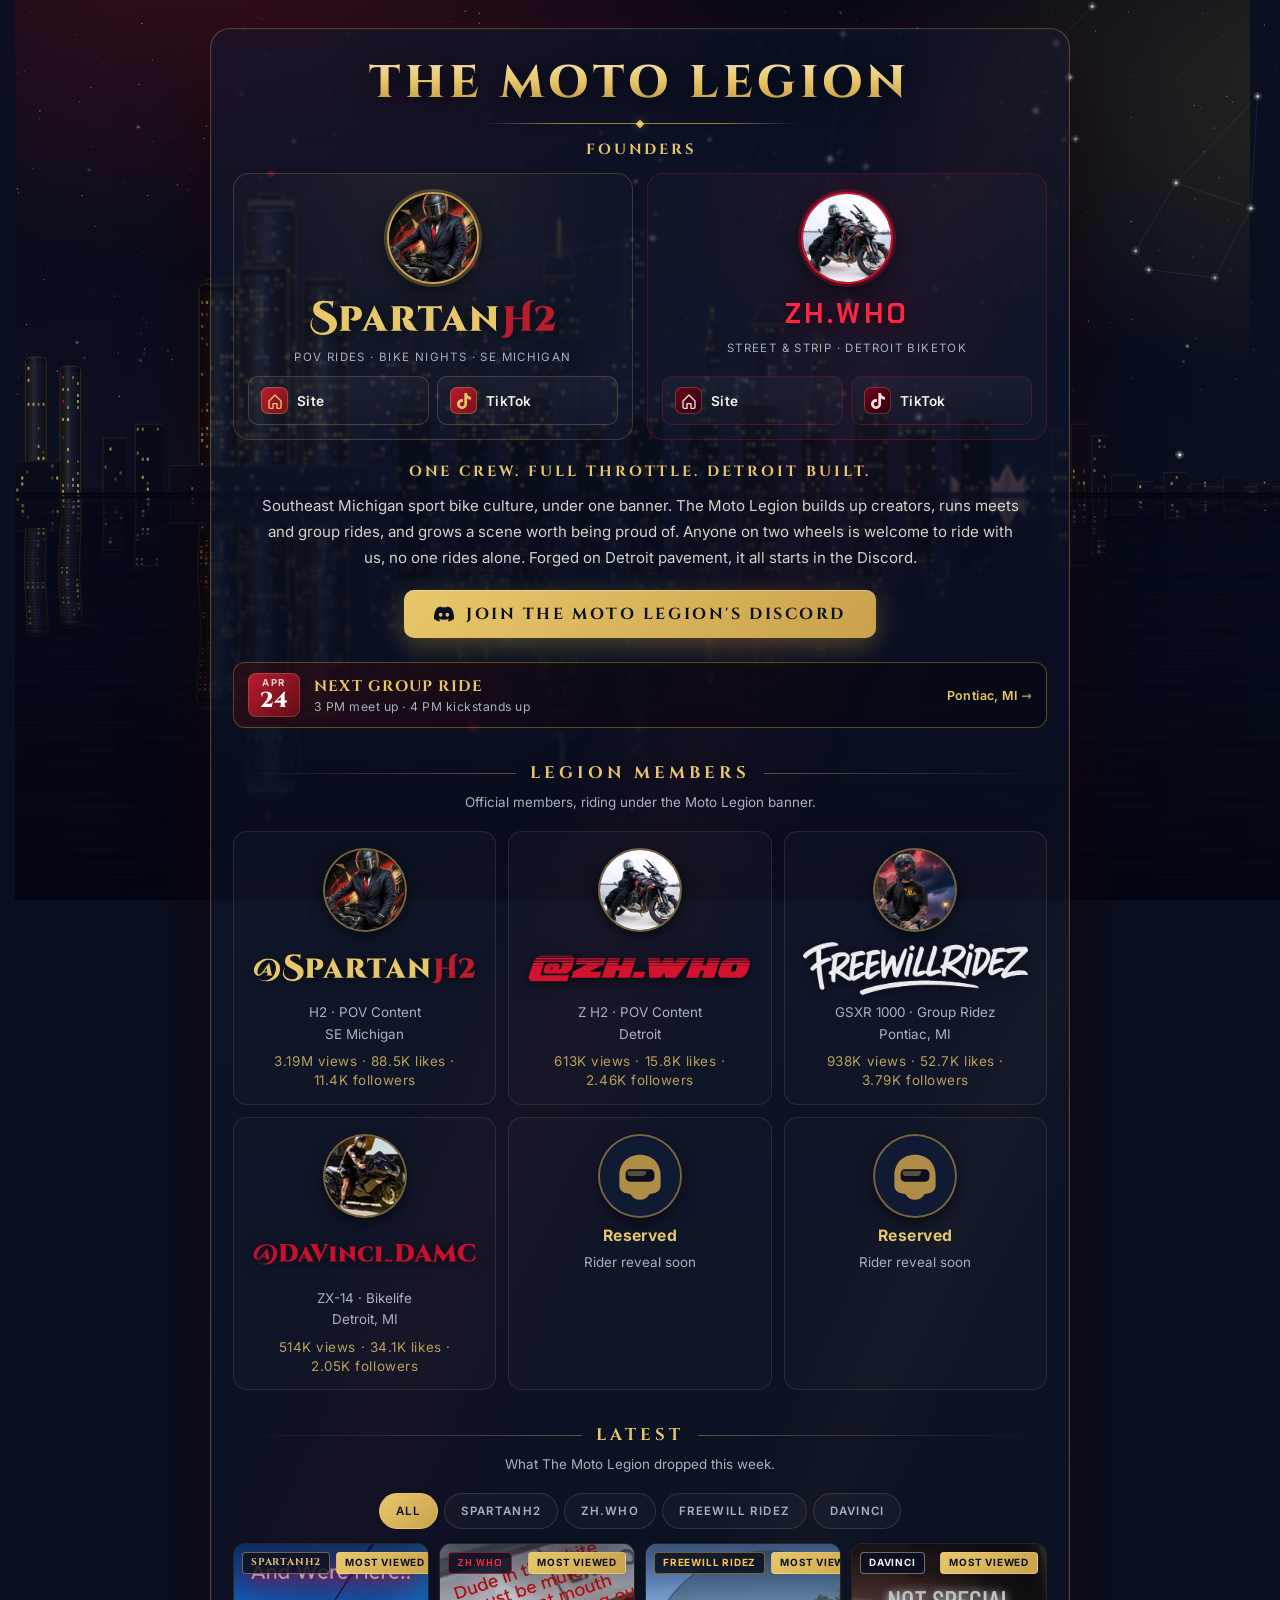
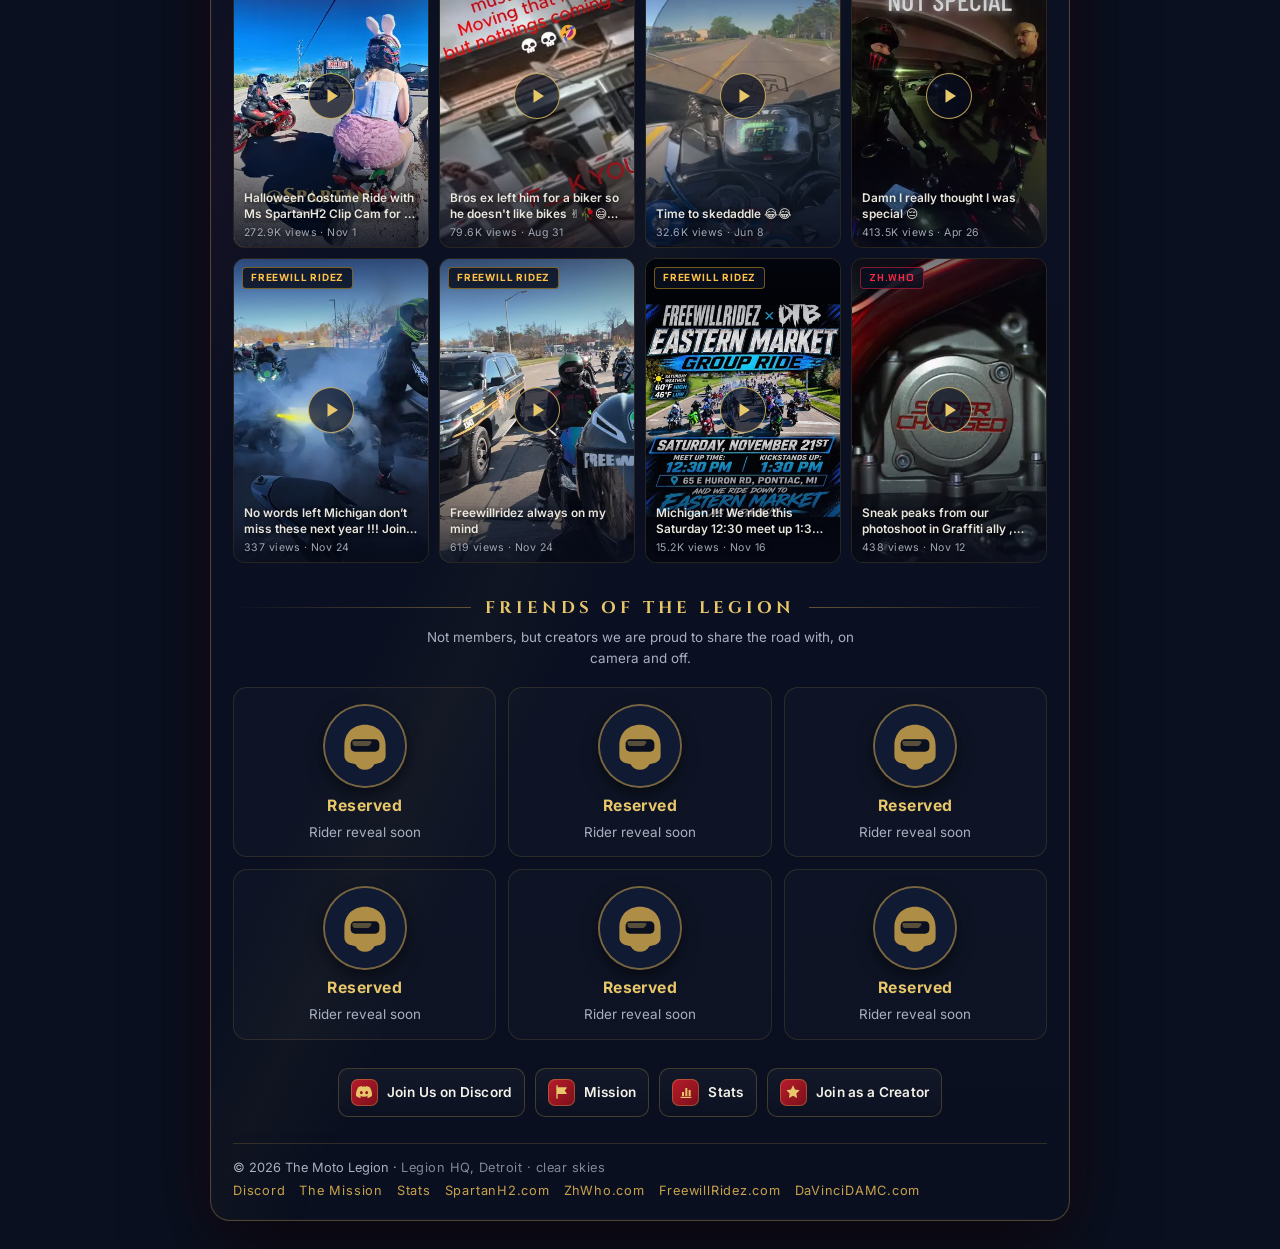
==== commit 69d41c3e: "Deploy VectaShield/Main-TheMotoLegion-Website 2026-11-26T23:00:41Z" ====
--- a/index.html
+++ b/index.html
@@ -227,7 +227,7 @@
     </main>
 
 
-    <script src="legion.js?v=070635a32b" defer></script>
+    <script src="legion.js?v=7b5203a060" defer></script>
     <script src="storm.js?v=66386c41e8" defer></script>
 </body>
 </html>
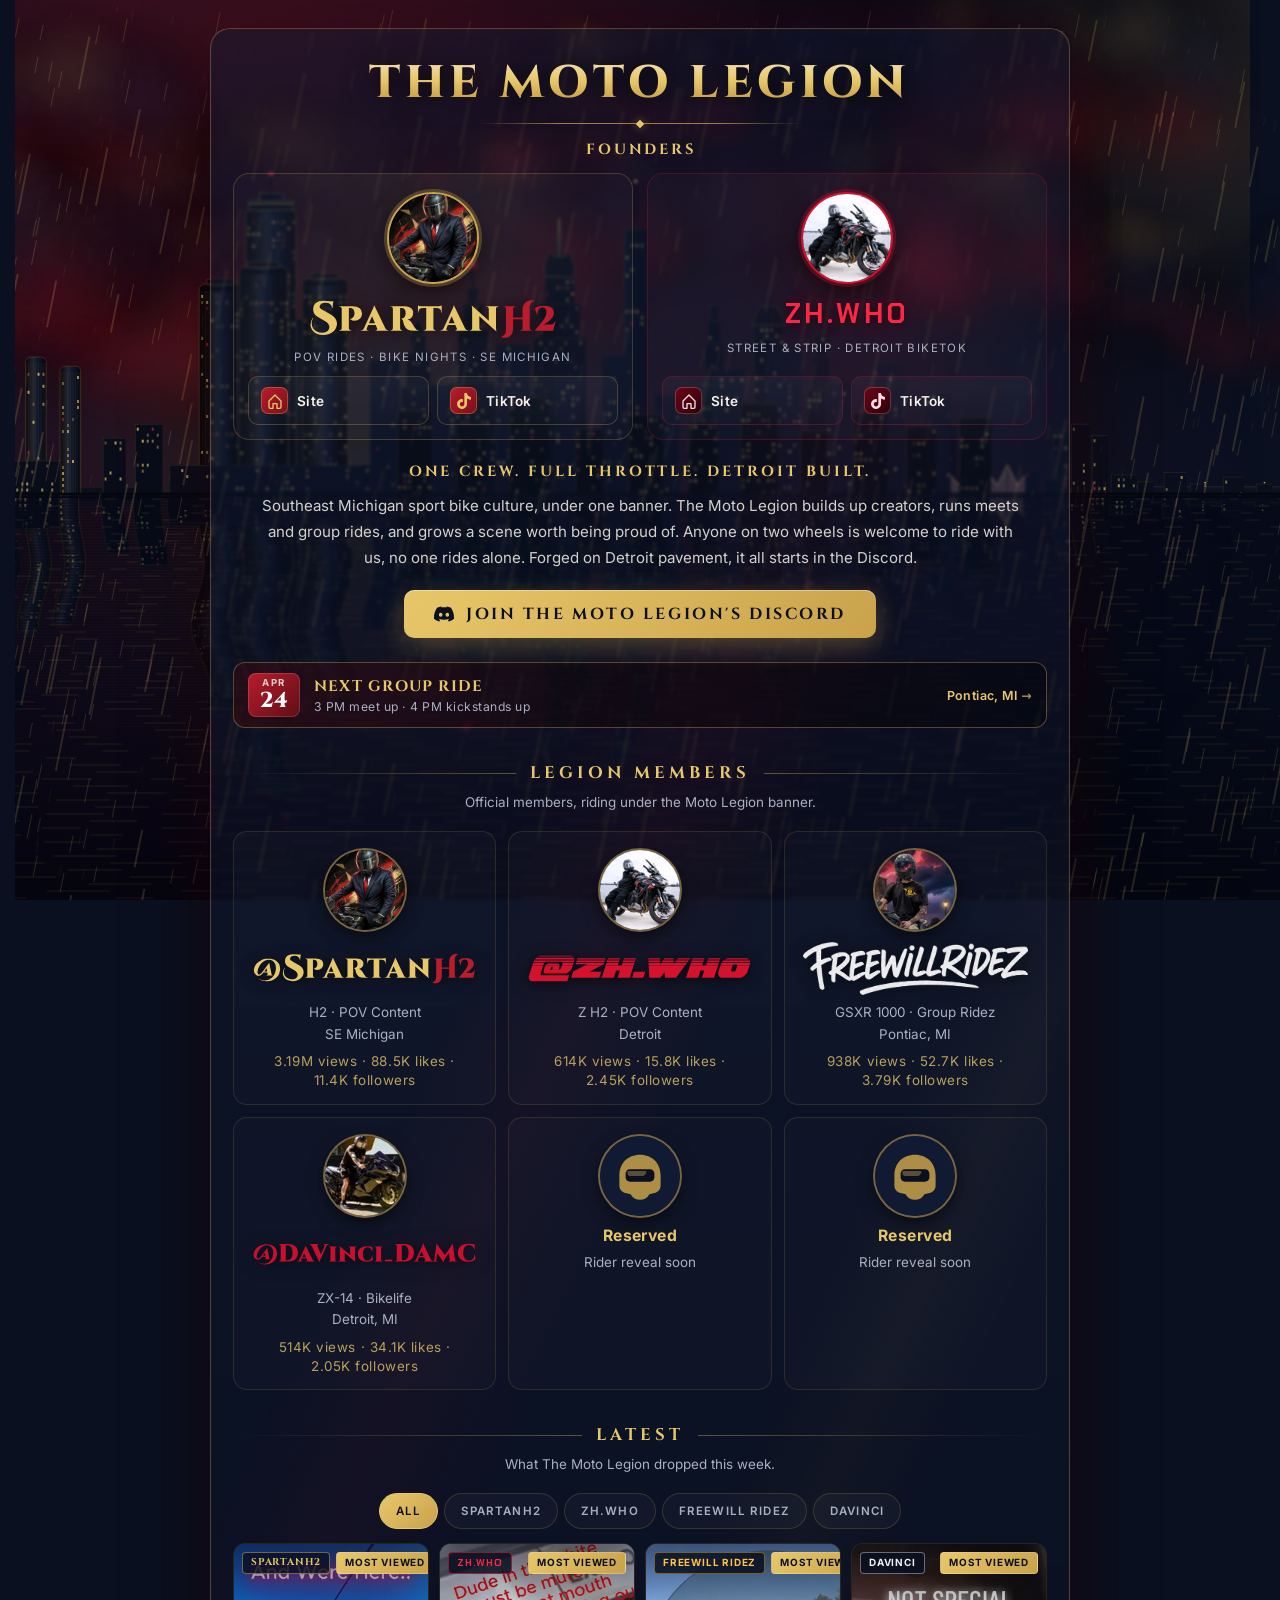
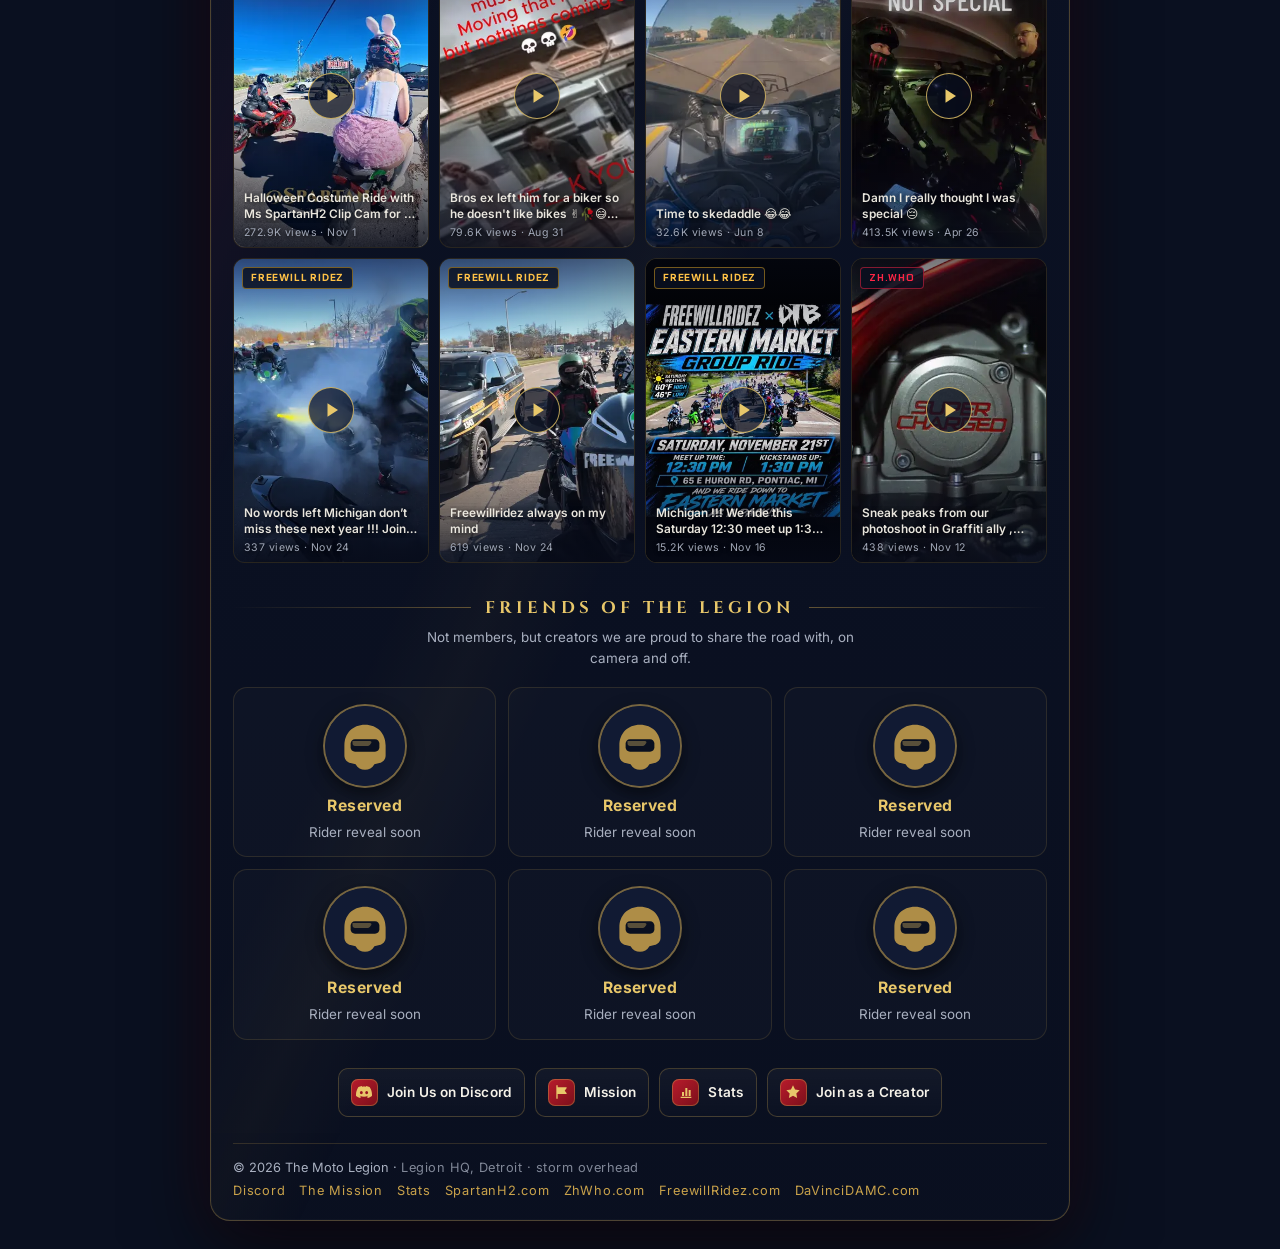
==== commit e275e676: "Deploy VectaShield/Main-TheMotoLegion-Website 2026-11-27T10:52:30Z" ====
--- a/index.html
+++ b/index.html
@@ -227,7 +227,7 @@
     </main>
 
 
-    <script src="legion.js?v=7b5203a060" defer></script>
+    <script src="legion.js?v=8ce5c55325" defer></script>
     <script src="storm.js?v=66386c41e8" defer></script>
 </body>
 </html>
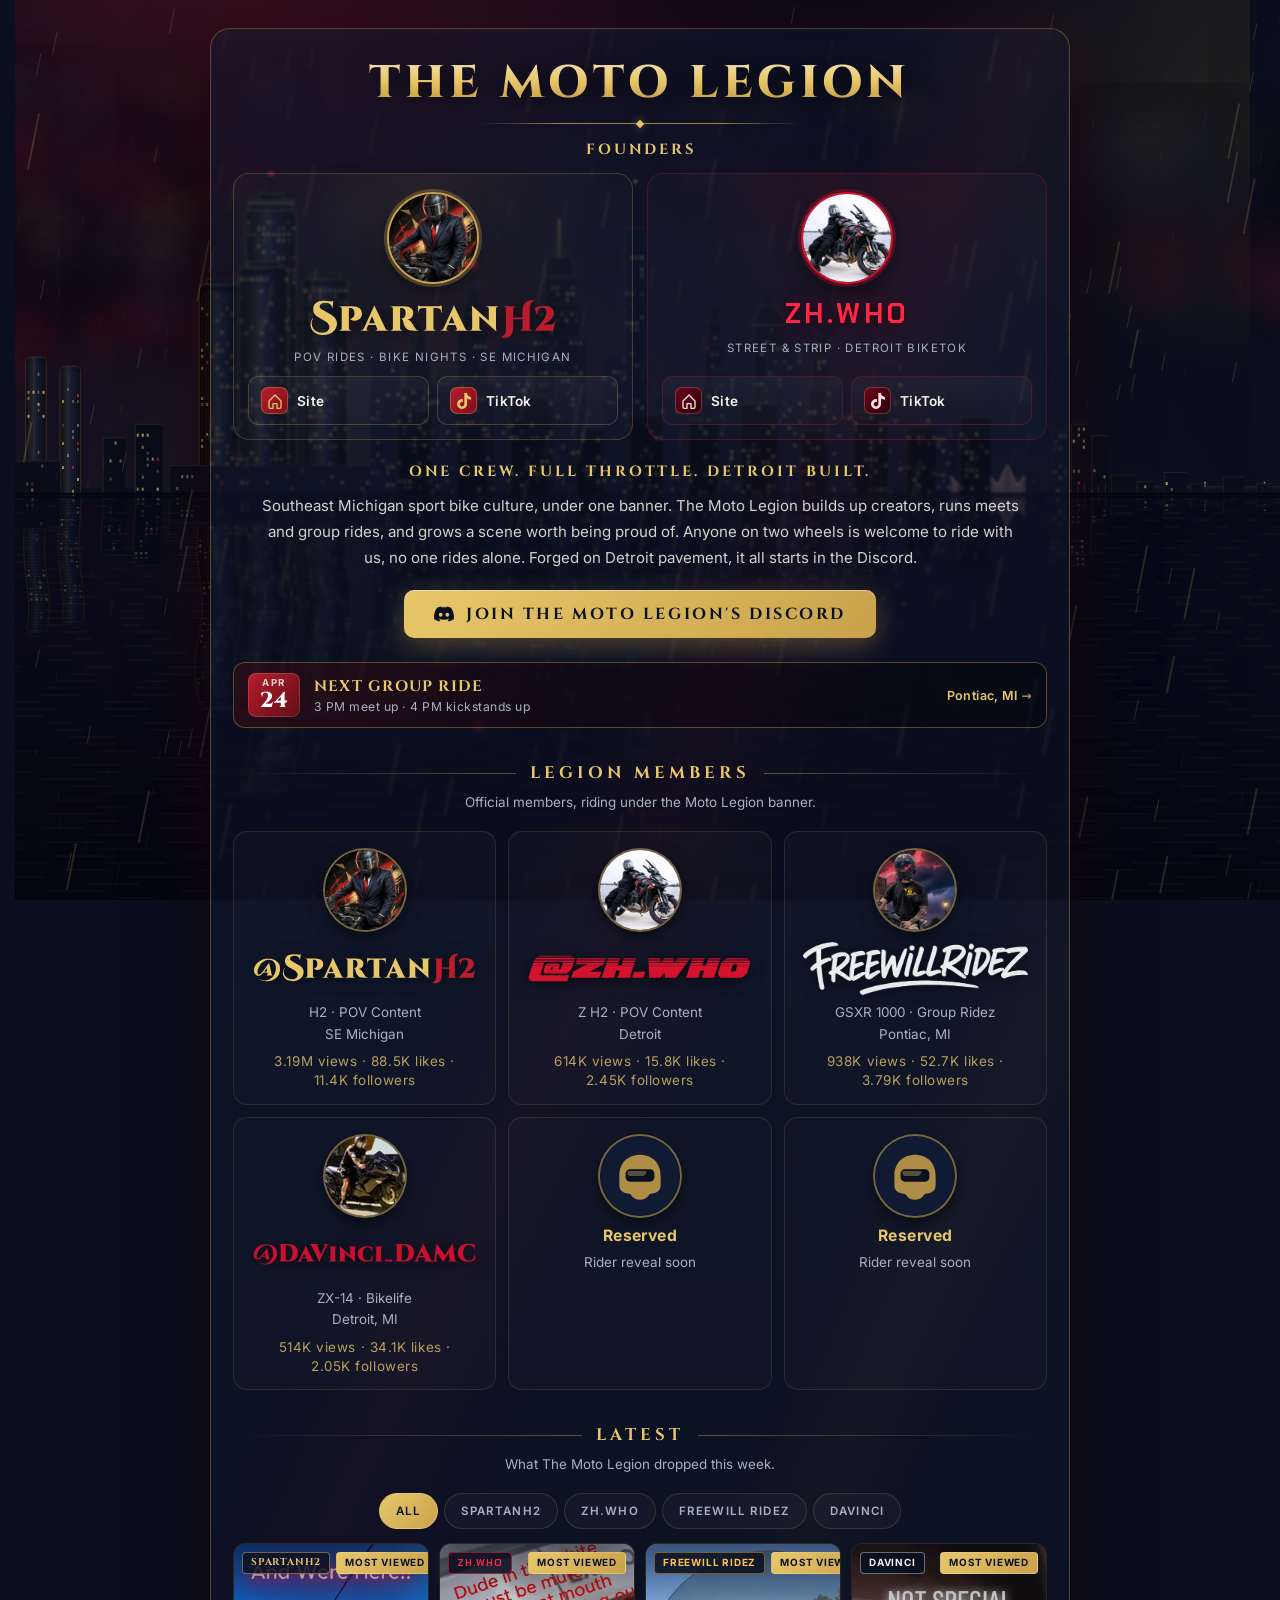
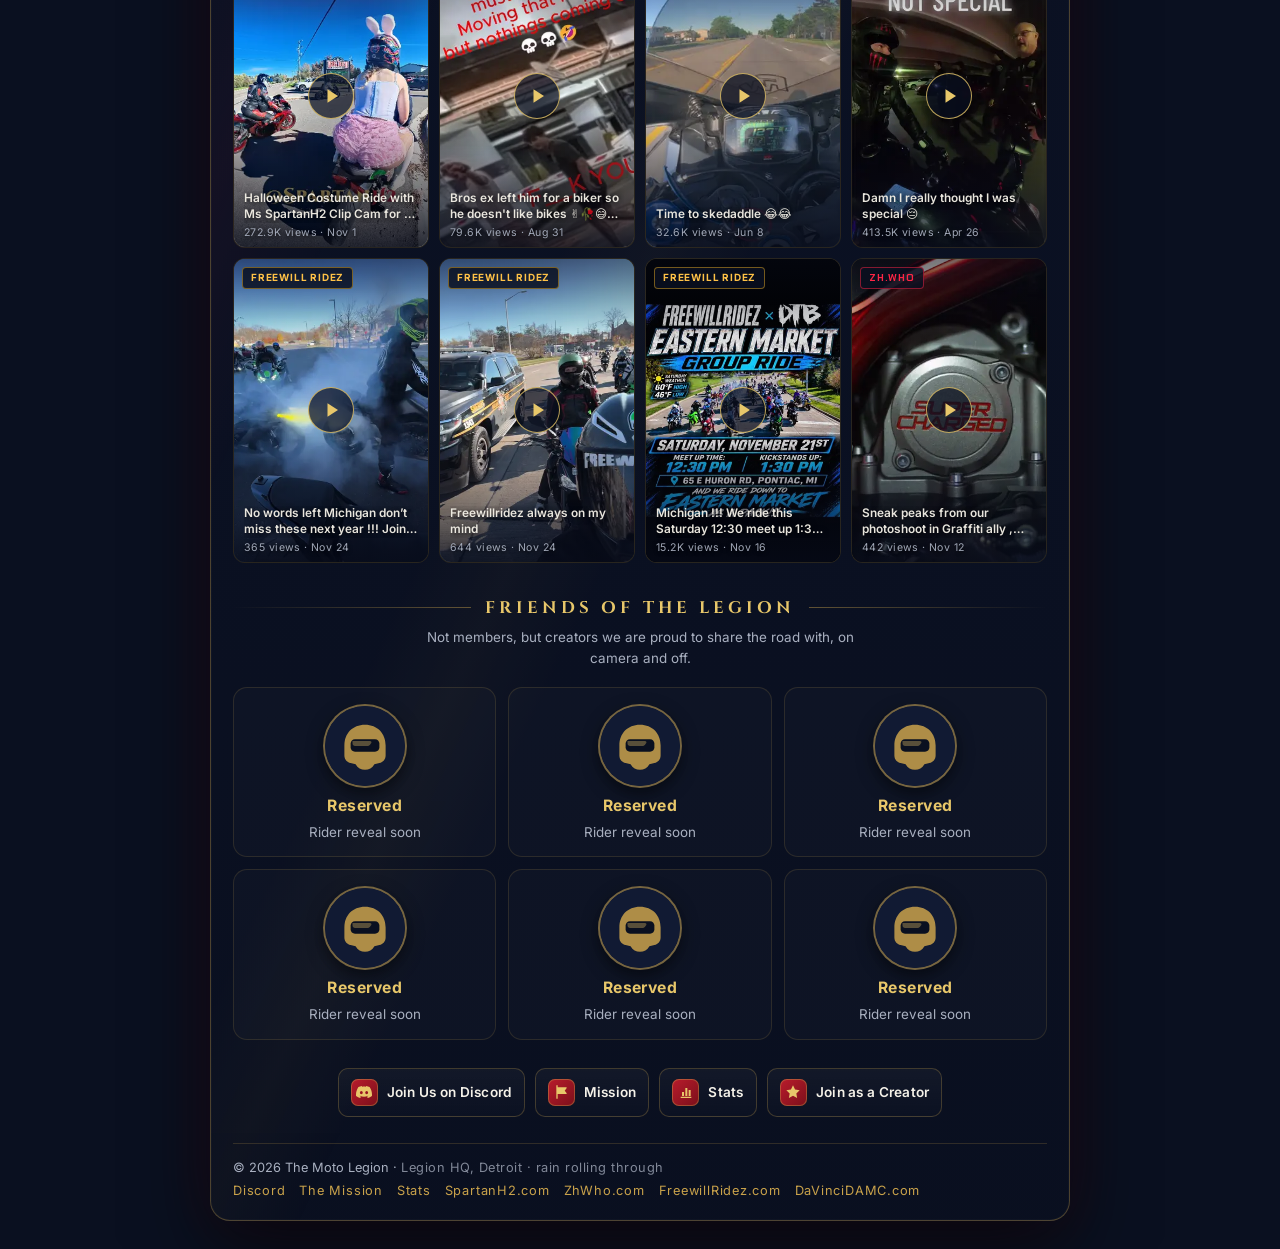
==== commit 41dc6b1e: "Deploy VectaShield/Main-TheMotoLegion-Website 2026-11-27T14:20:28Z" ====
--- a/index.html
+++ b/index.html
@@ -227,7 +227,7 @@
     </main>
 
 
-    <script src="legion.js?v=8ce5c55325" defer></script>
+    <script src="legion.js?v=31a47aa2e2" defer></script>
     <script src="storm.js?v=66386c41e8" defer></script>
 </body>
 </html>
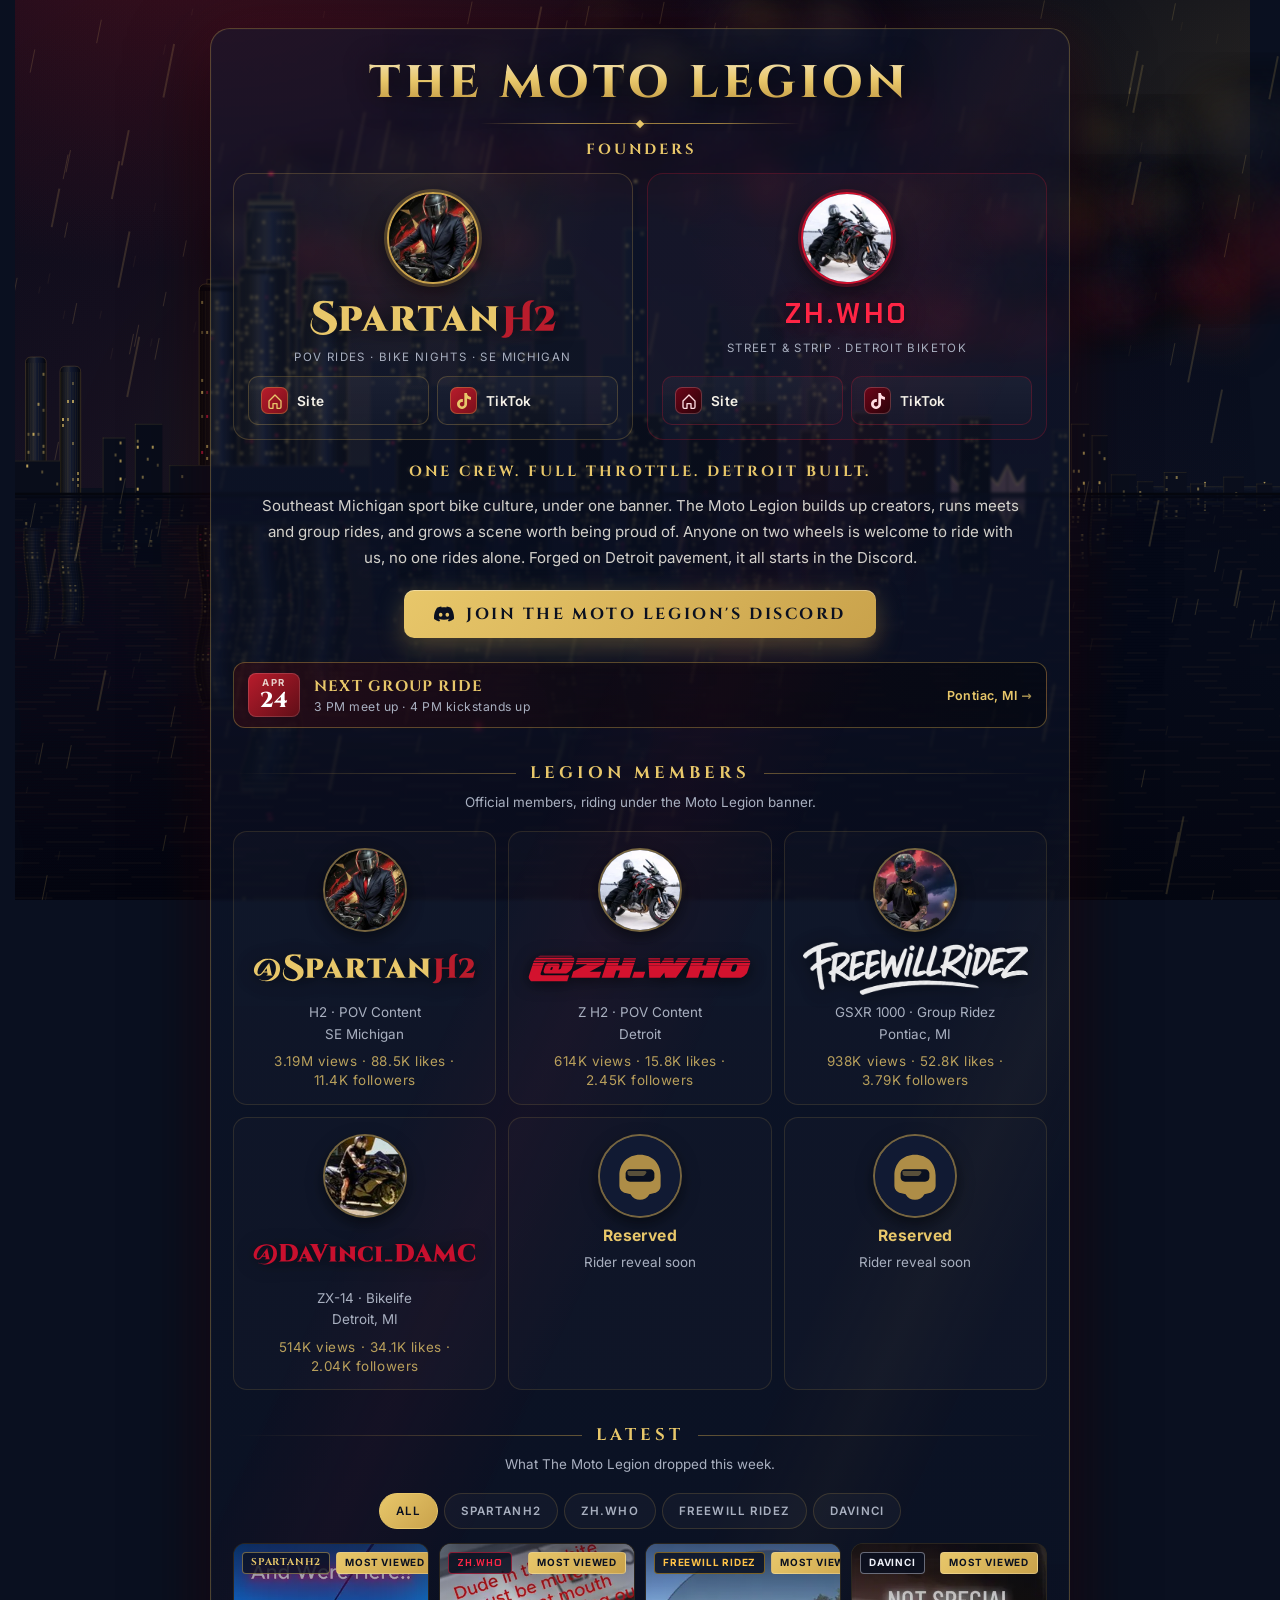
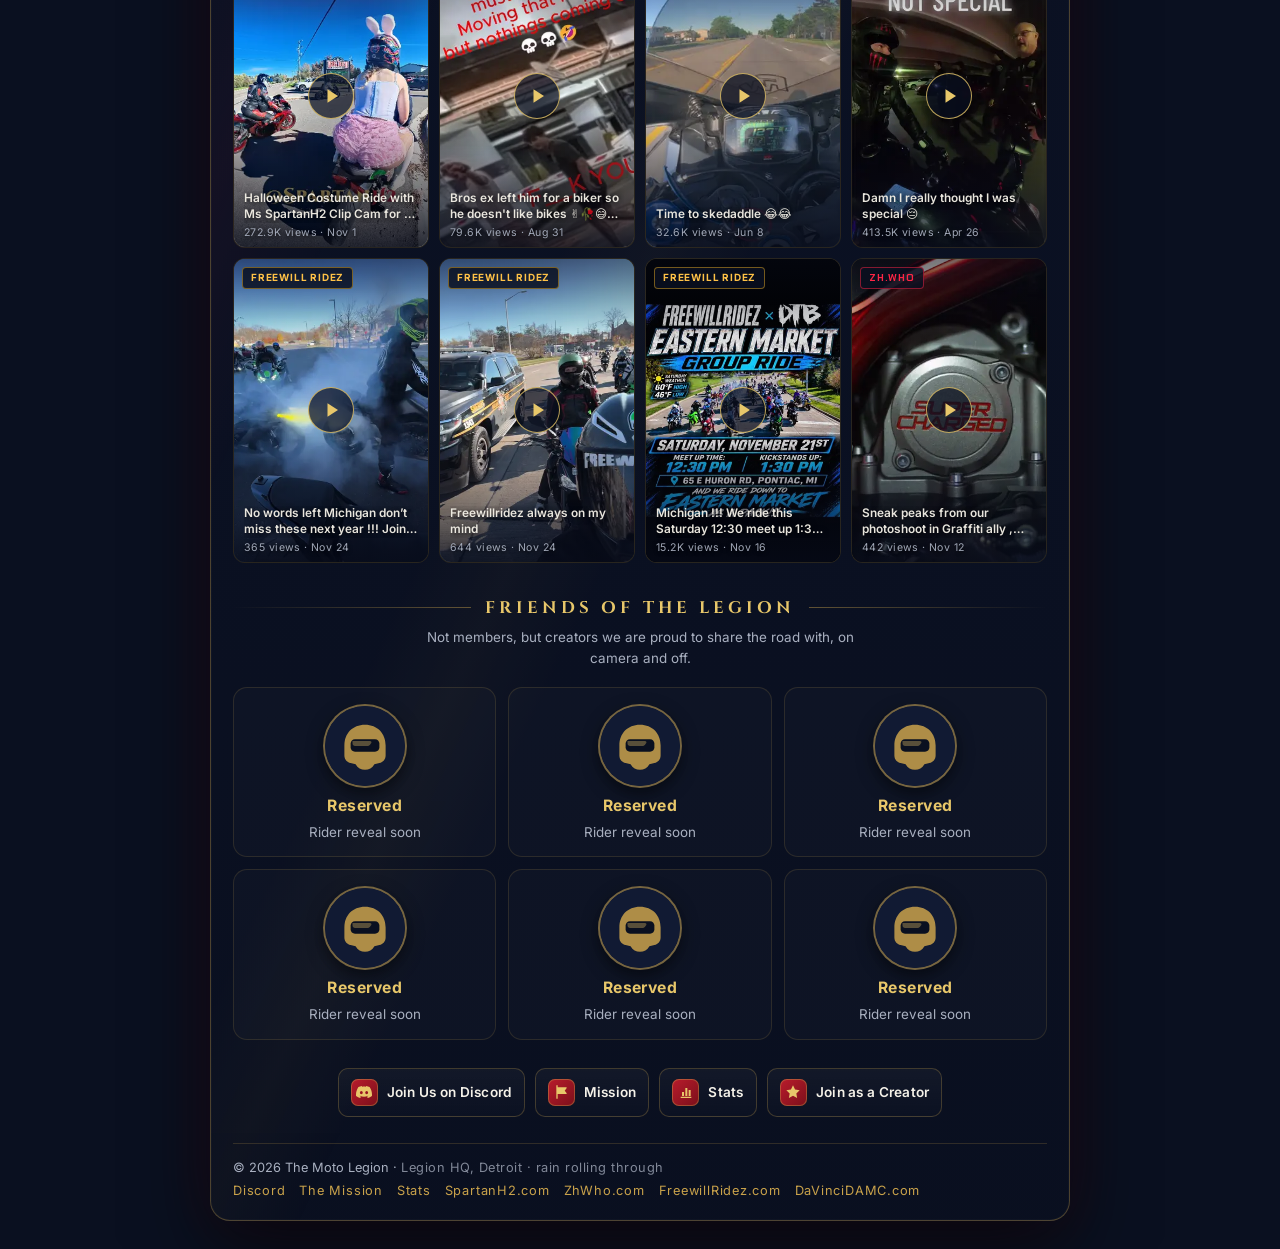
==== commit d4a5220c: "Deploy VectaShield/Main-TheMotoLegion-Website 2026-11-27T22:44:34Z" ====
--- a/index.html
+++ b/index.html
@@ -227,7 +227,7 @@
     </main>
 
 
-    <script src="legion.js?v=31a47aa2e2" defer></script>
+    <script src="legion.js?v=b44febb7a7" defer></script>
     <script src="storm.js?v=66386c41e8" defer></script>
 </body>
 </html>
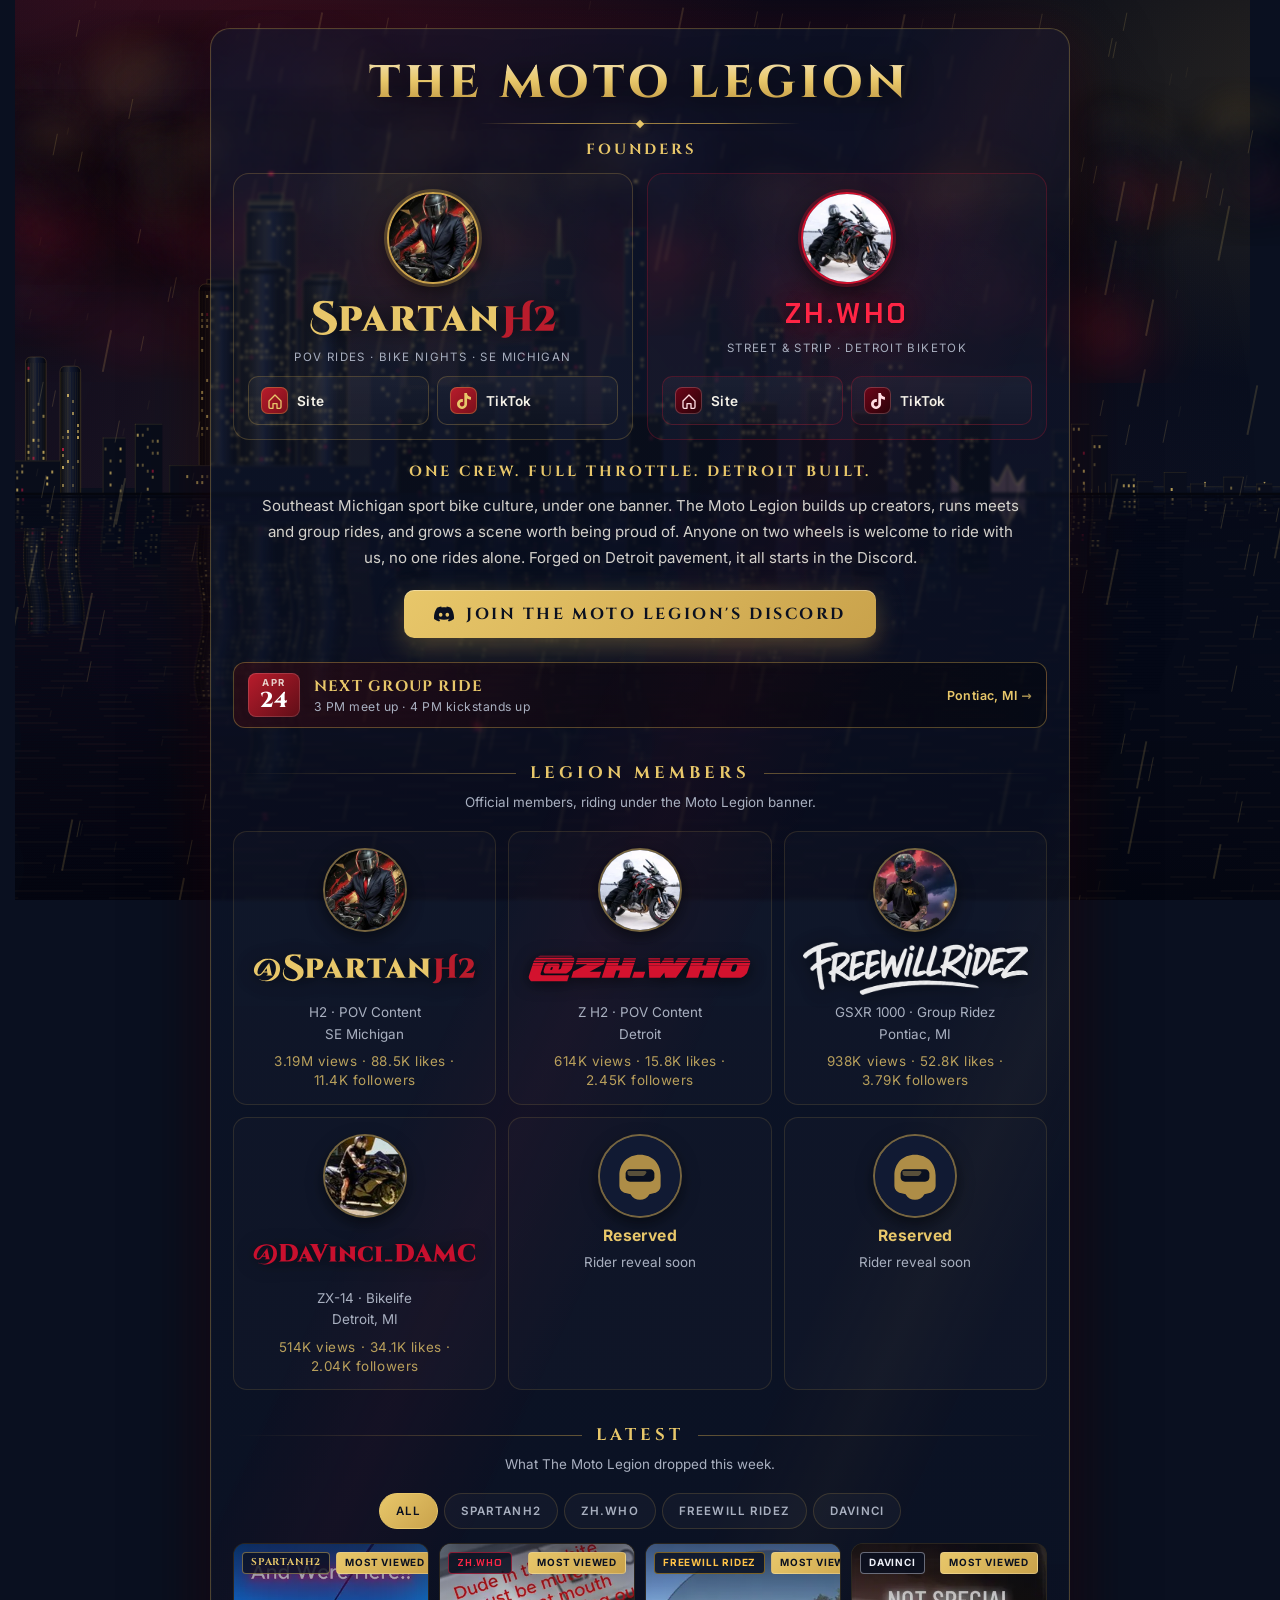
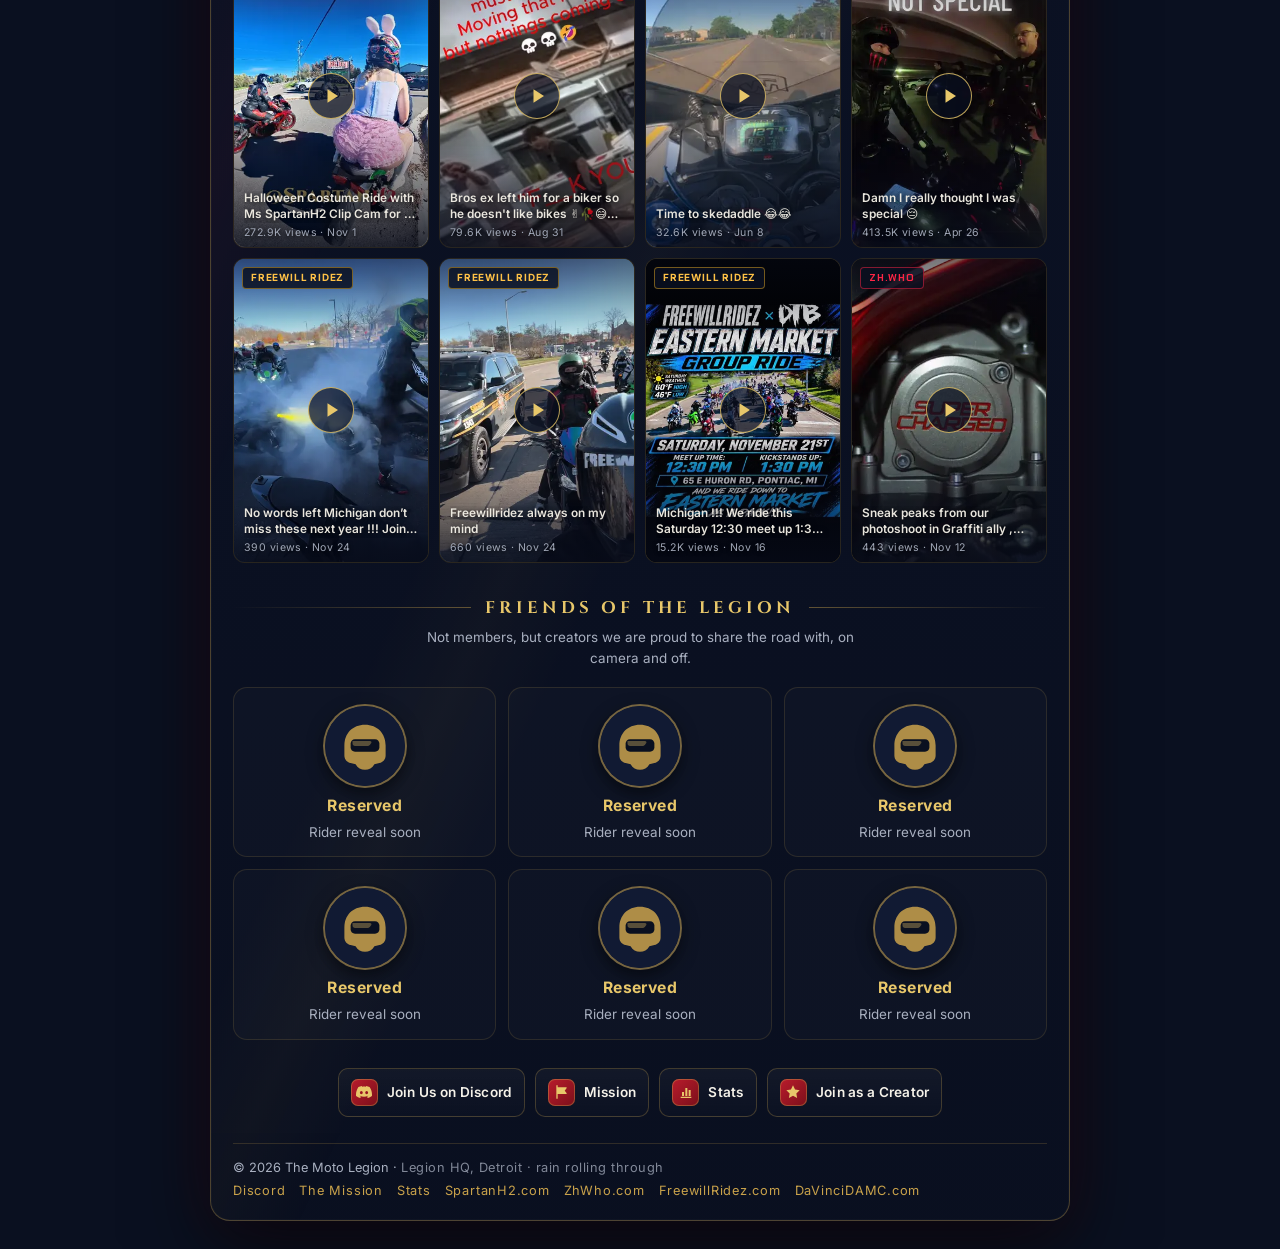
==== commit f428e4fb: "Deploy VectaShield/Main-TheMotoLegion-Website 2026-11-27T22:56:16Z" ====
--- a/index.html
+++ b/index.html
@@ -227,7 +227,7 @@
     </main>
 
 
-    <script src="legion.js?v=b44febb7a7" defer></script>
+    <script src="legion.js?v=2fe01ac345" defer></script>
     <script src="storm.js?v=66386c41e8" defer></script>
 </body>
 </html>
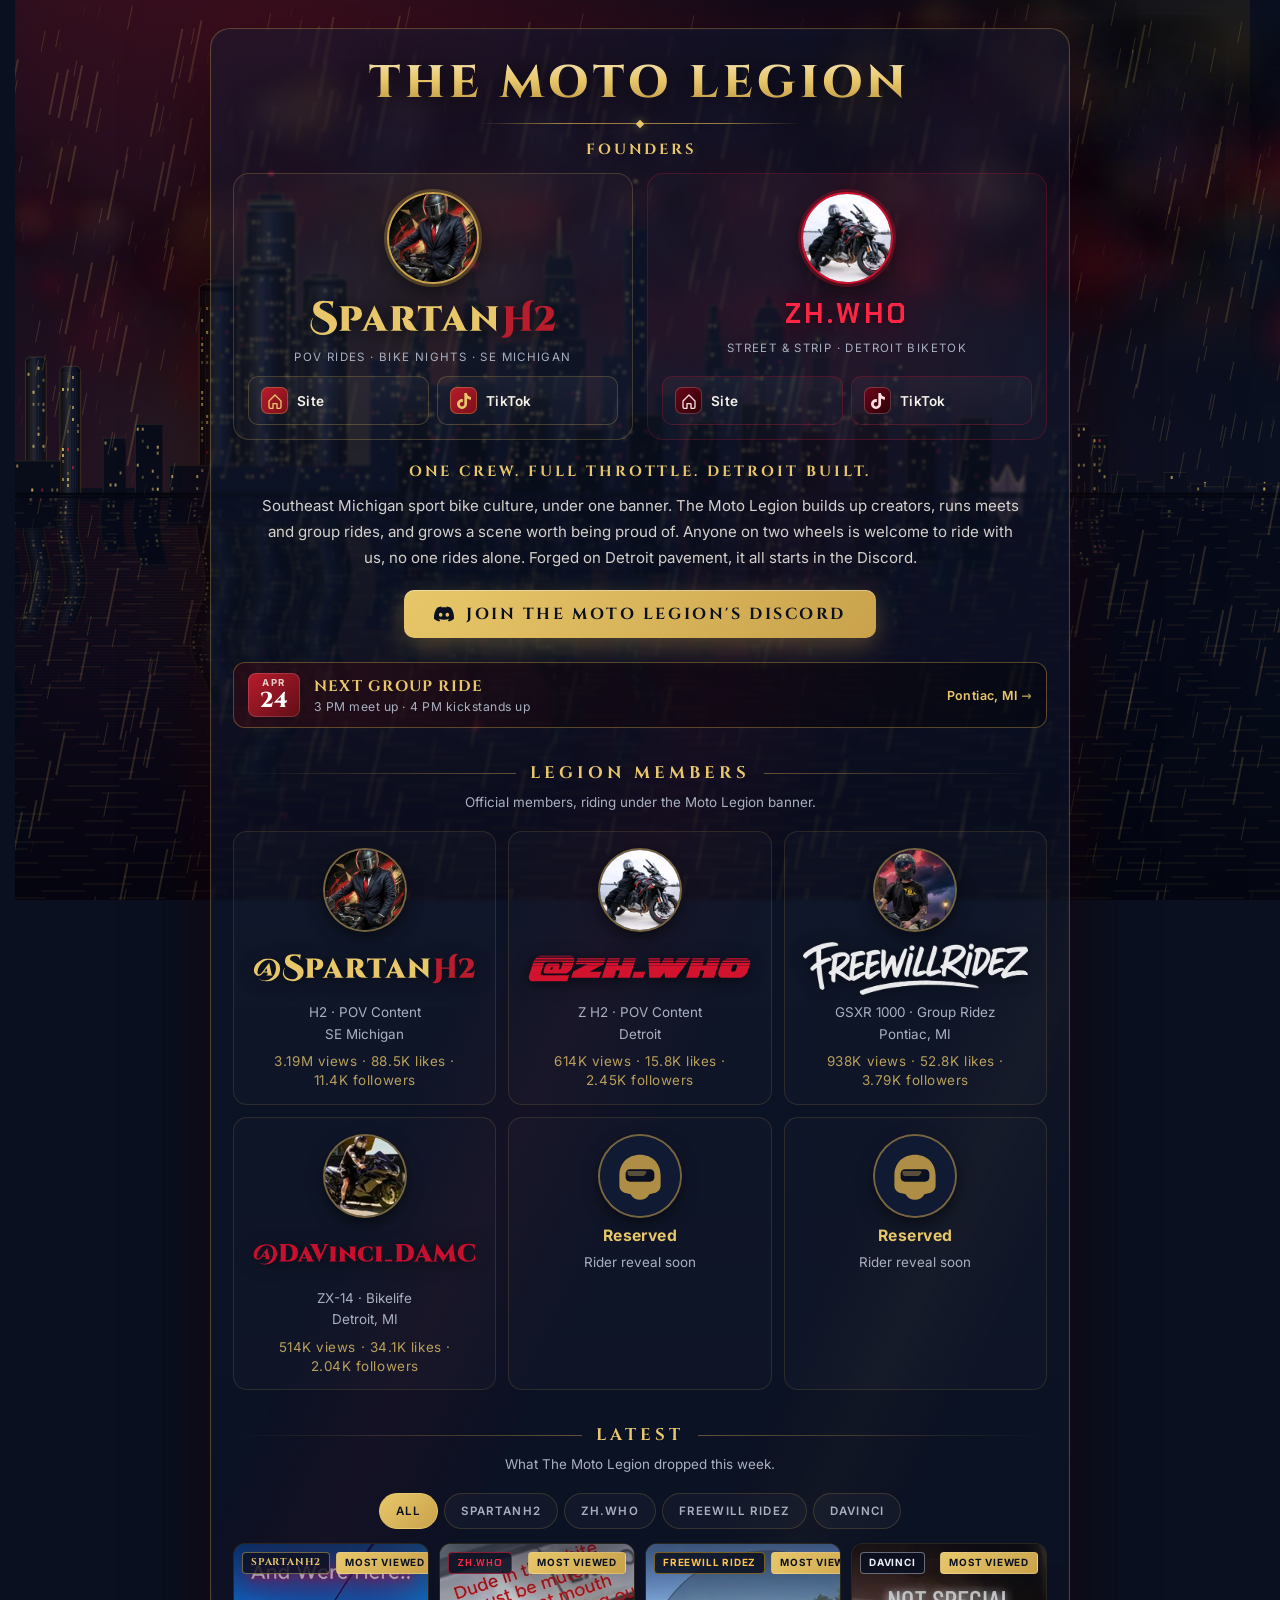
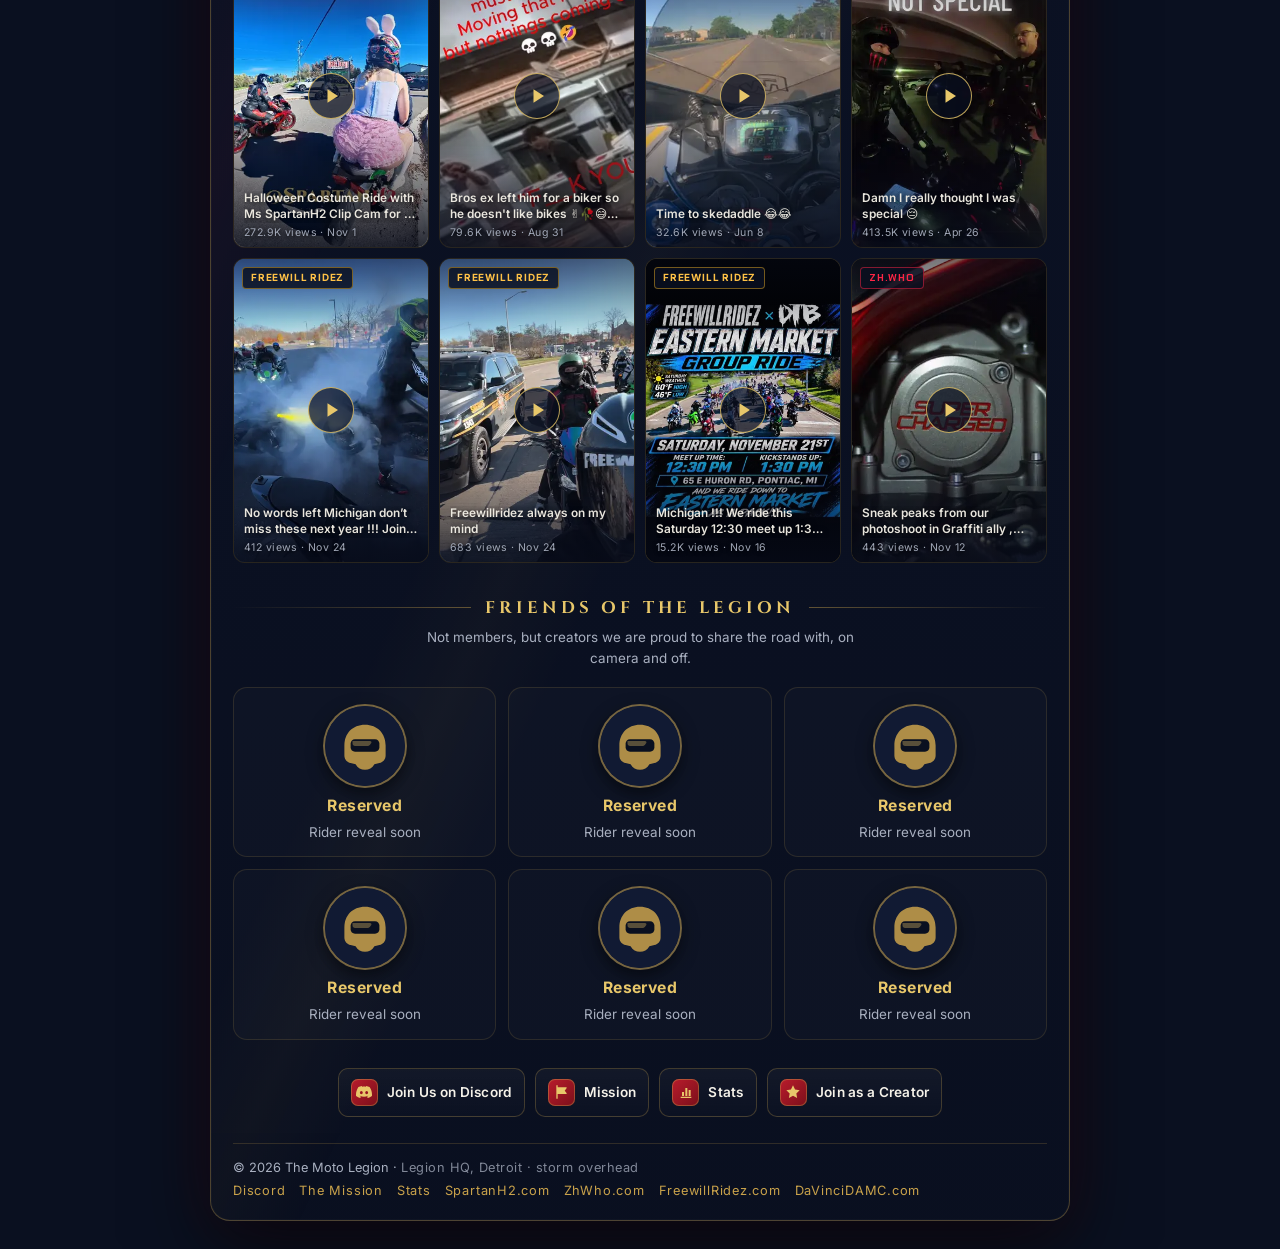
==== commit a010b1c5: "Deploy VectaShield/Main-TheMotoLegion-Website 2026-11-28T04:57:21Z" ====
--- a/index.html
+++ b/index.html
@@ -227,7 +227,7 @@
     </main>
 
 
-    <script src="legion.js?v=2fe01ac345" defer></script>
+    <script src="legion.js?v=c773297dd4" defer></script>
     <script src="storm.js?v=66386c41e8" defer></script>
 </body>
 </html>
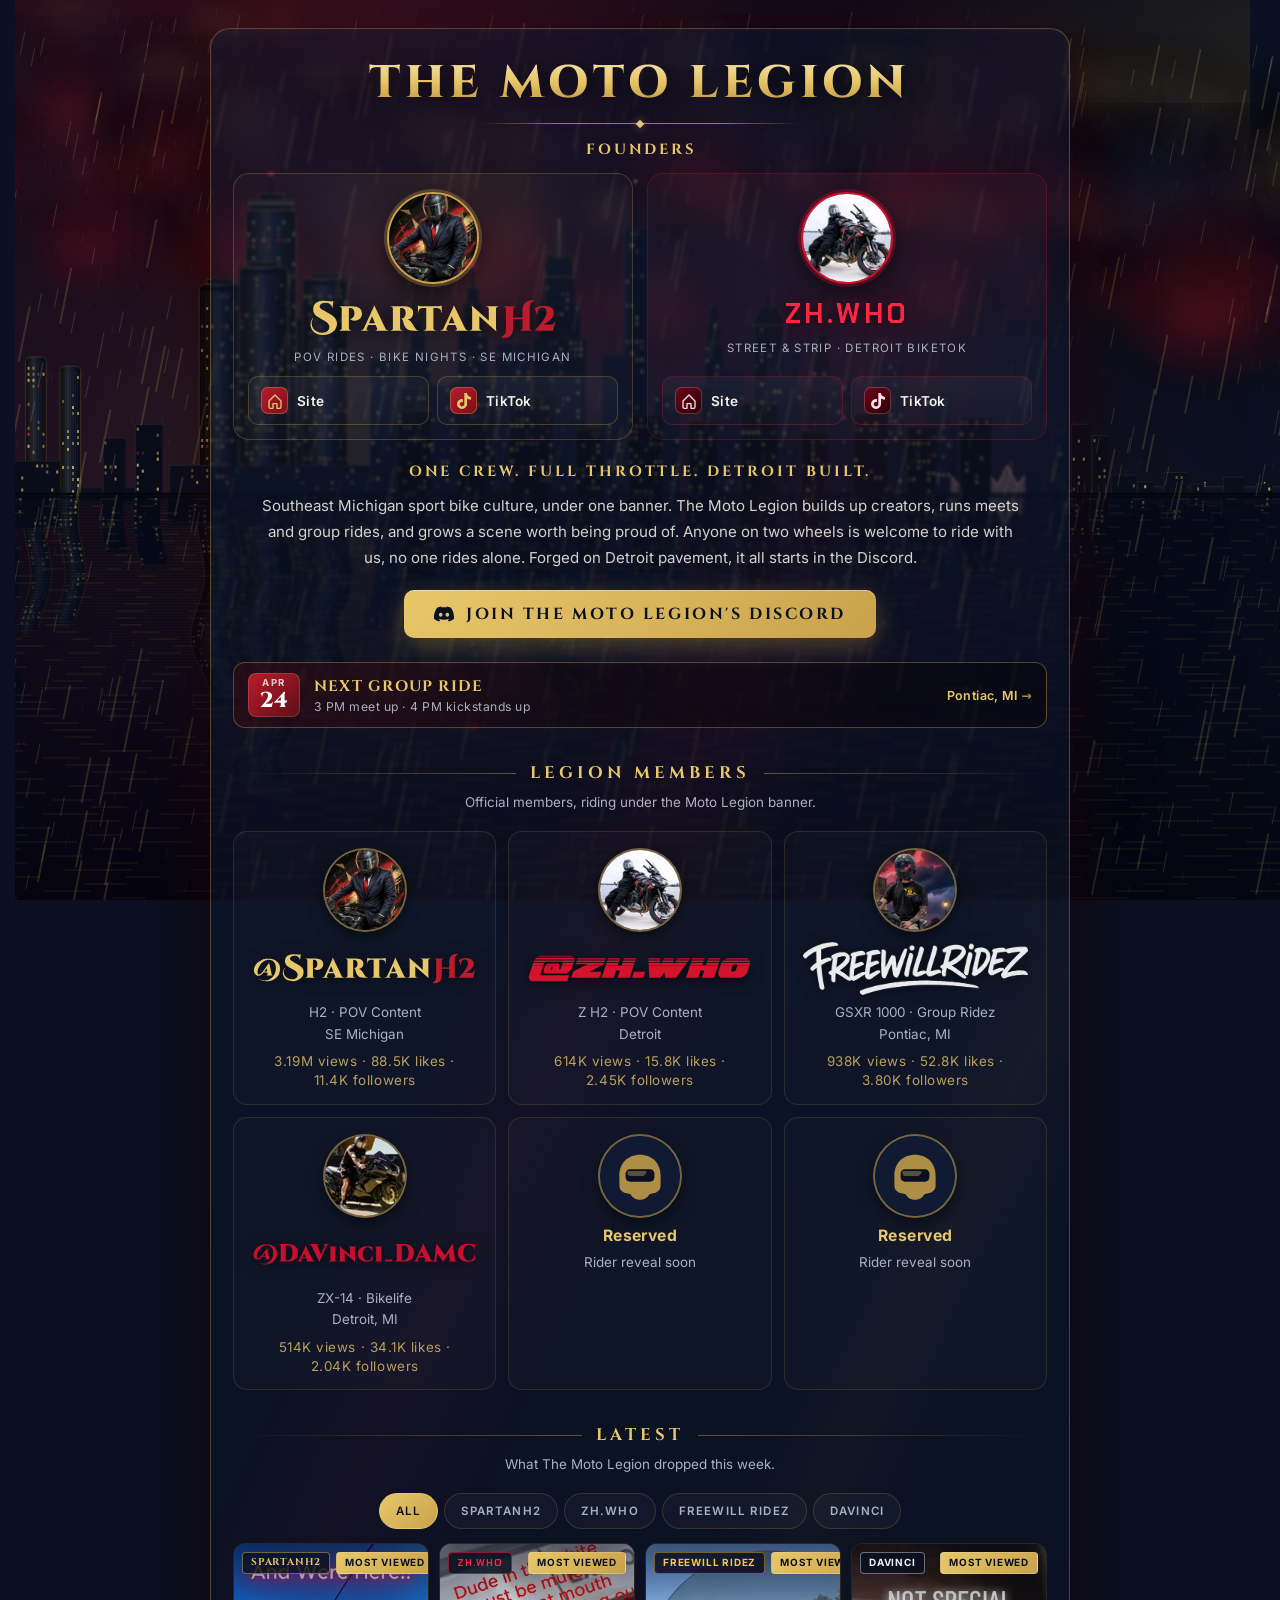
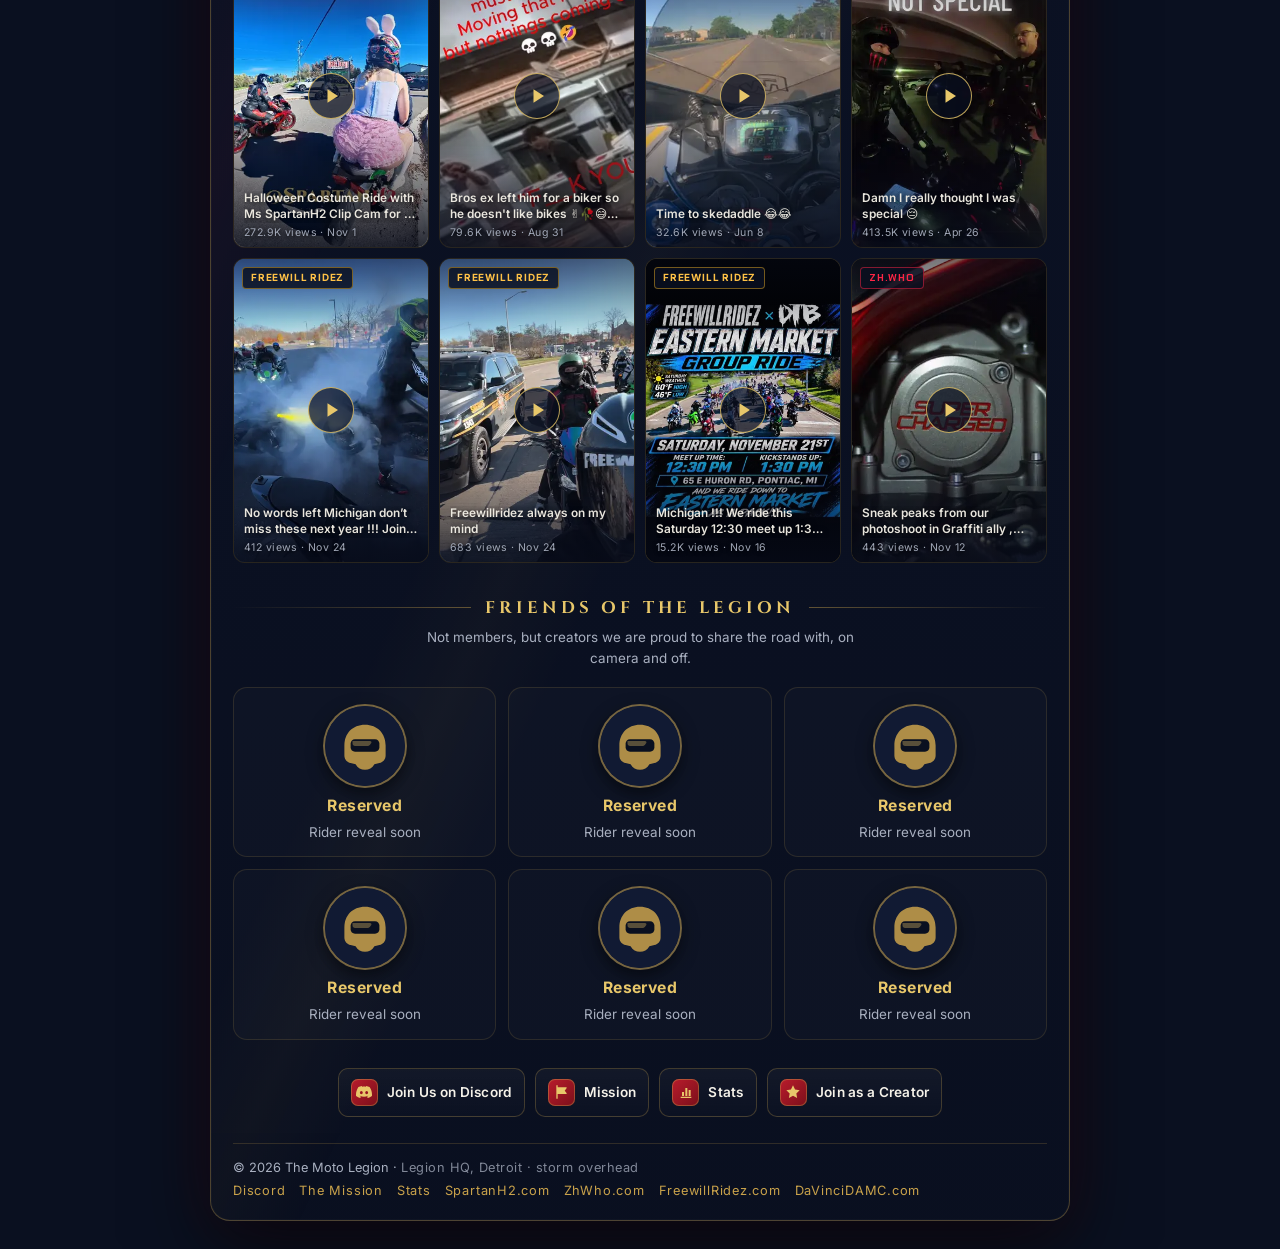
==== commit f5e32a5c: "Deploy VectaShield/Main-TheMotoLegion-Website 2026-11-28T10:27:39Z" ====
--- a/index.html
+++ b/index.html
@@ -227,7 +227,7 @@
     </main>
 
 
-    <script src="legion.js?v=c773297dd4" defer></script>
+    <script src="legion.js?v=f8daba7895" defer></script>
     <script src="storm.js?v=66386c41e8" defer></script>
 </body>
 </html>
